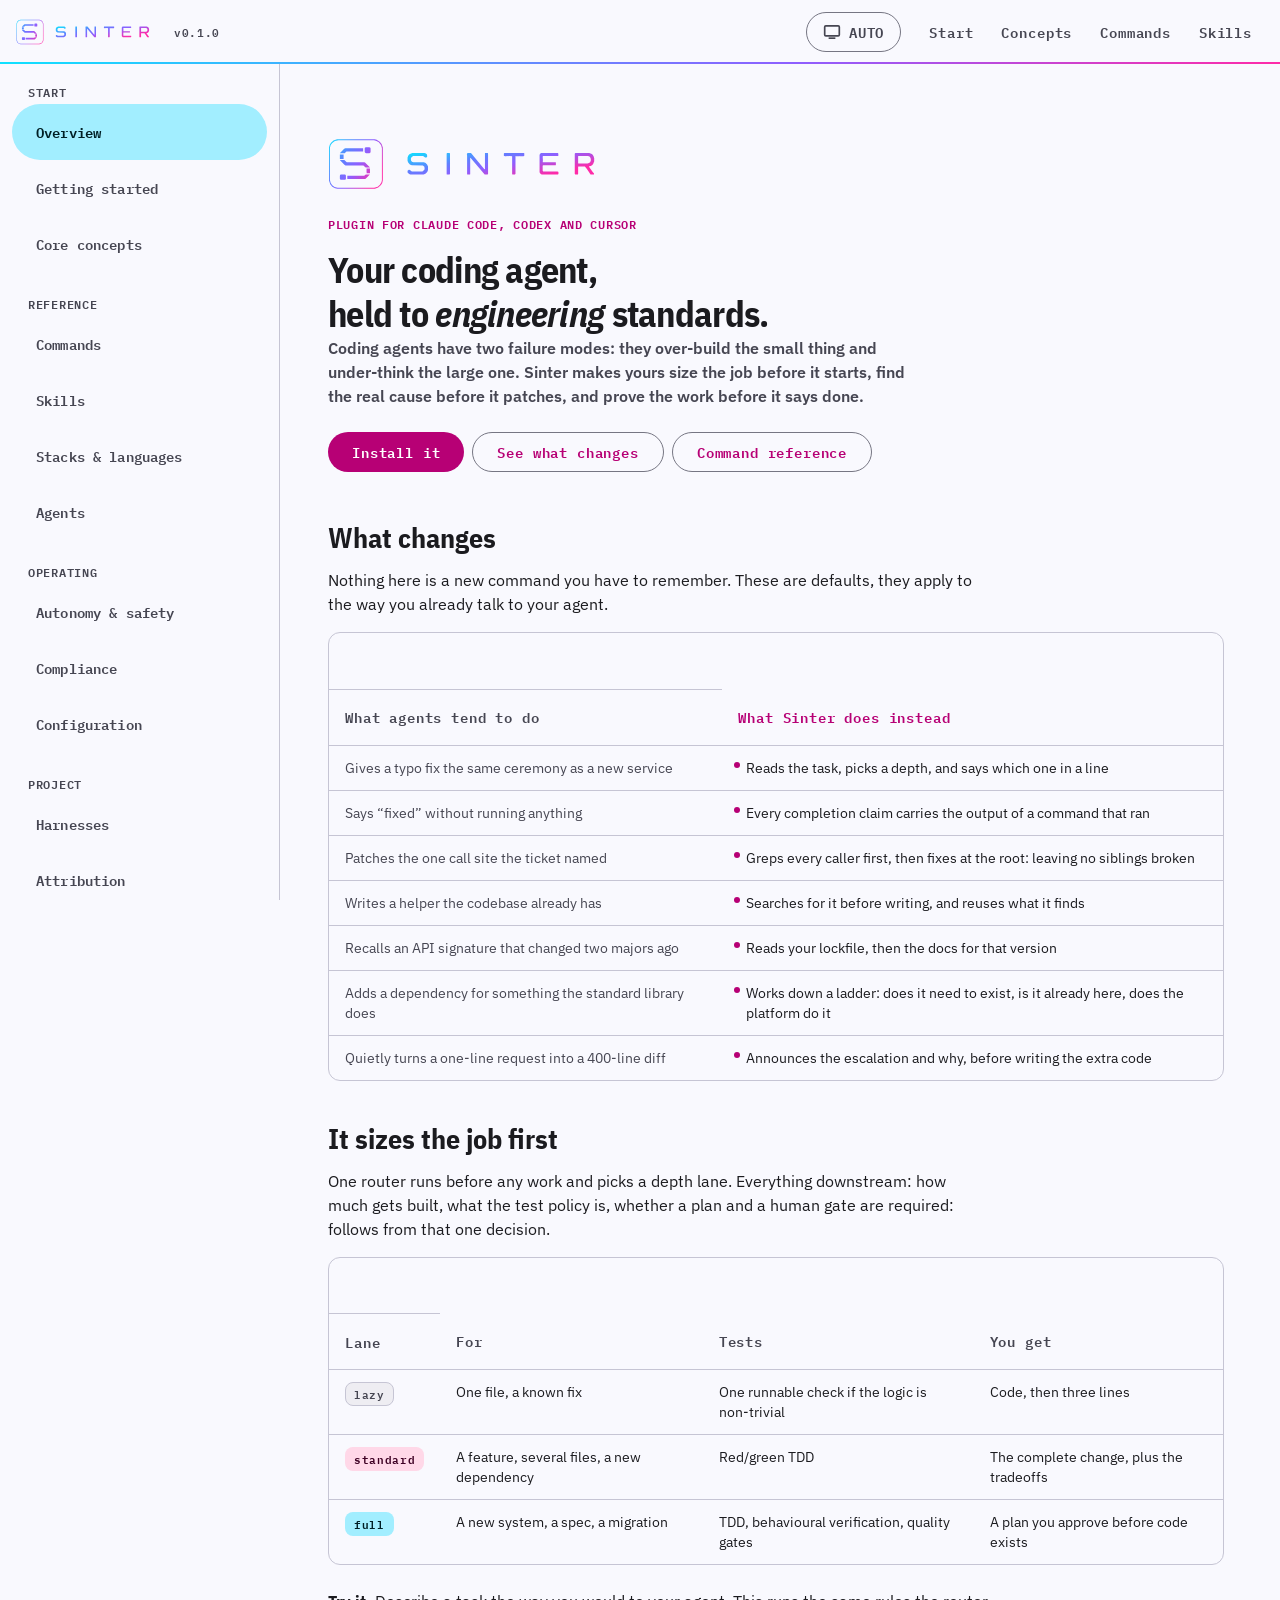
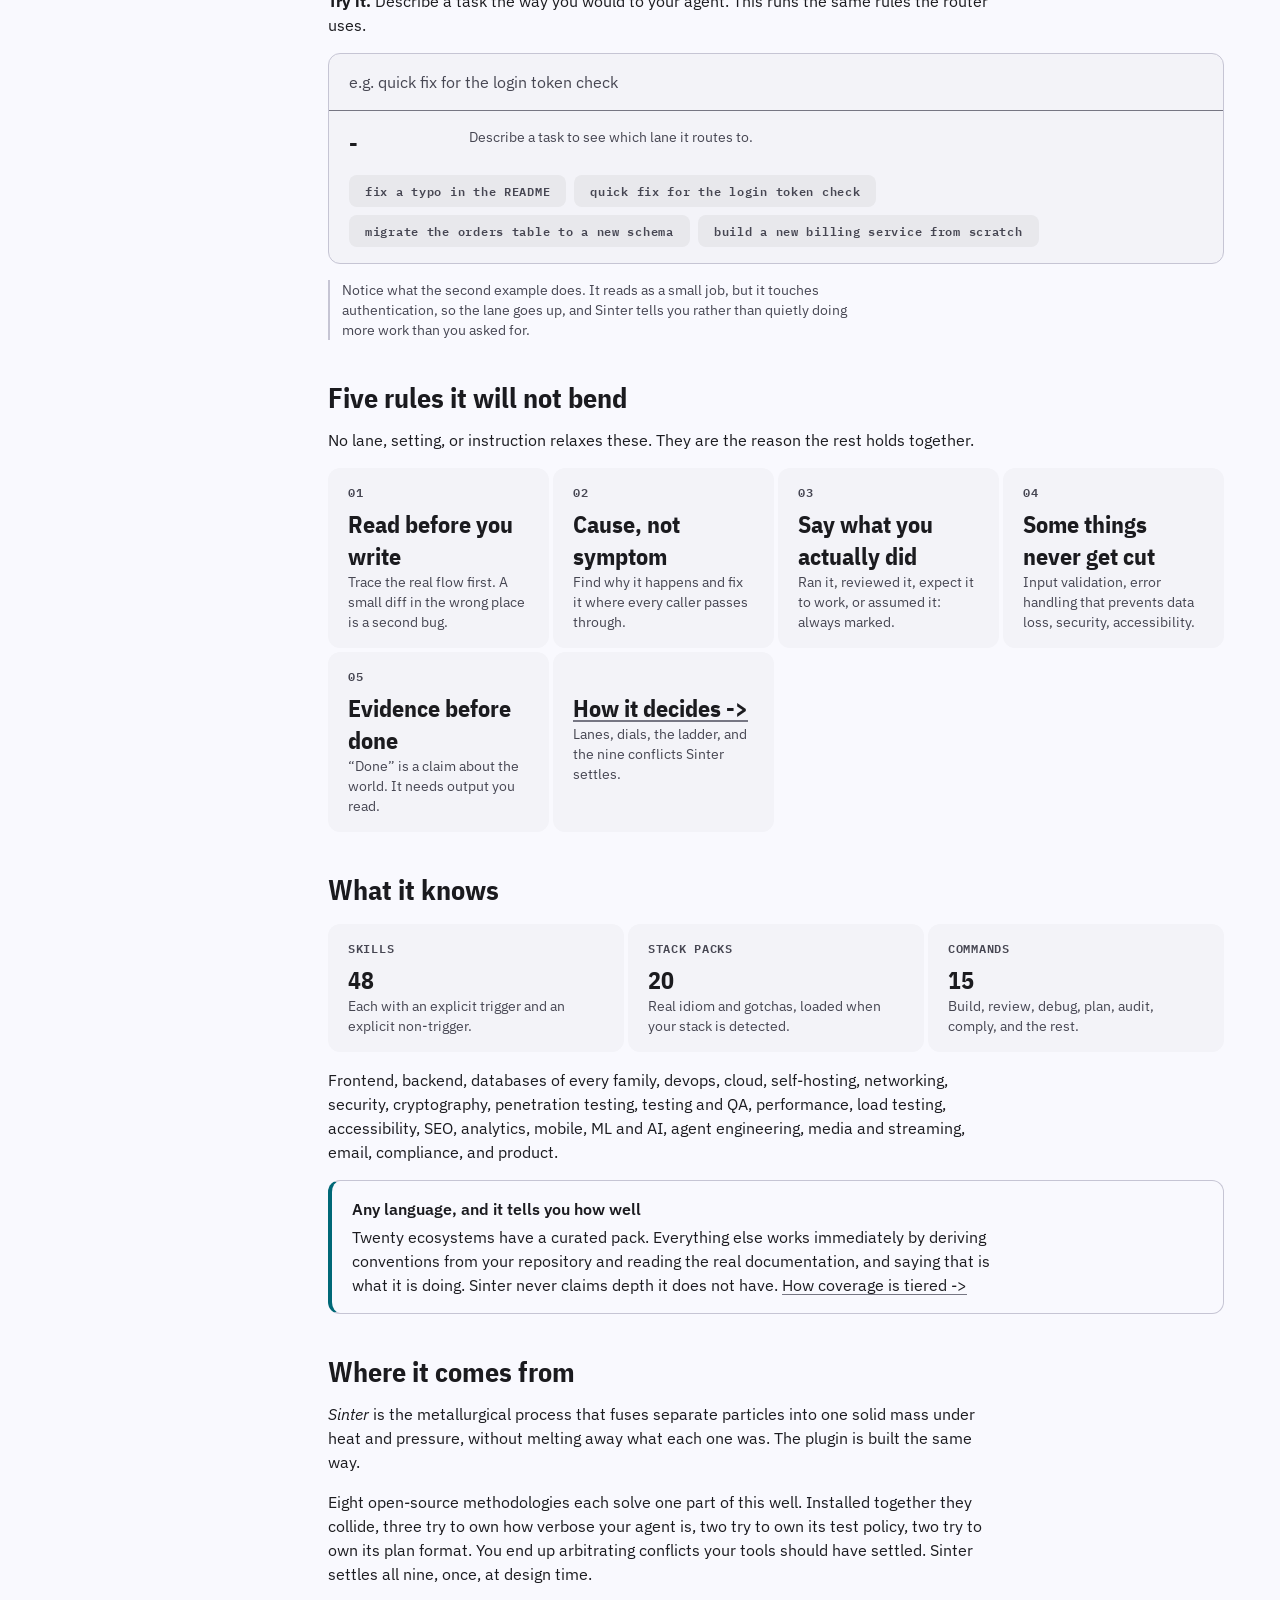
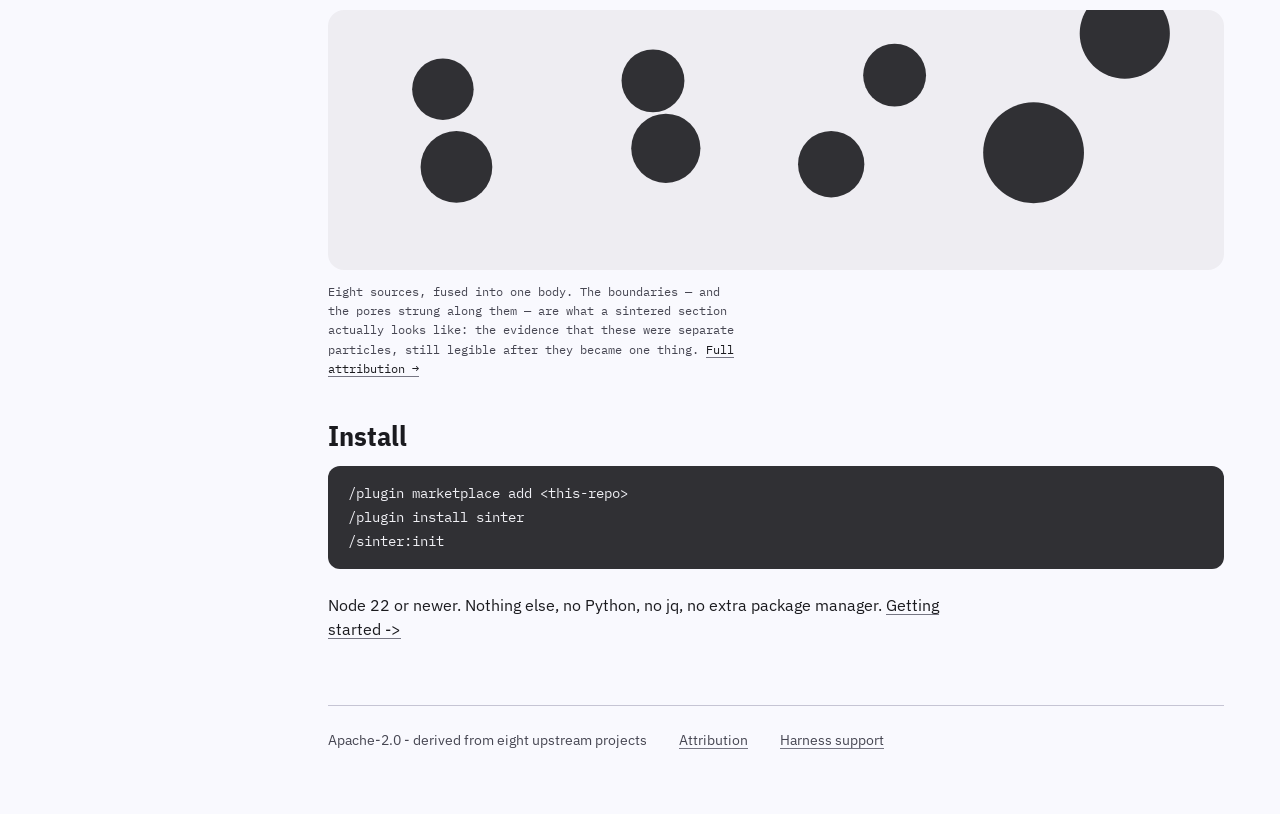
==== index.html @ 5a18b795 "init docs for sinter project" ====
<!doctype html>
<html lang="en">
<head>
<meta charset="utf-8">
<meta name="viewport" content="width=device-width, initial-scale=1">
<title>Sinter - full-lifecycle engineering for coding agents</title>
<meta name="description" content="A plugin that makes your coding agent size the job before it starts, fix root causes, and prove the work before claiming it is done.">
<meta name="color-scheme" content="light dark">
<link rel="preconnect" href="https://fonts.googleapis.com">
<link rel="preconnect" href="https://fonts.gstatic.com" crossorigin>
<link rel="stylesheet" href="https://fonts.googleapis.com/css2?family=IBM+Plex+Mono:wght@400;500;600;700&family=IBM+Plex+Sans+Condensed:wght@600;700&family=IBM+Plex+Sans:wght@400;500;600&display=swap">
<link rel="icon" href="assets/favicon.svg" type="image/svg+xml">
<link rel="apple-touch-icon" href="assets/favicon-180.png">
<link rel="stylesheet" href="assets/sinter.css">
<script>try{var t=localStorage.getItem("sinter-theme");if(t==="light"||t==="dark")document.documentElement.setAttribute("data-theme",t);}catch(e){}</script>
</head>
<body>
<a class="skiplink" href="#content">Skip to content</a>
<header class="topbar">
  <button class="railtoggle" type="button" aria-expanded="false" aria-controls="rail">Menu</button>
  <a class="brand" href="index.html"><svg class="brand__mark" viewBox="0 0 64 64" aria-hidden="true" focusable="false"><defs><linearGradient id="bm" x1="0" y1="0" x2="1" y2="1"><stop offset="0" stop-color="#10e1ff"/><stop offset=".38" stop-color="#6080ff"/><stop offset=".62" stop-color="#8e5fff"/><stop offset="1" stop-color="#ff2ba8"/></linearGradient></defs><path fill="url(#bm)" fill-rule="evenodd" d="M41.81 38.4L37.78 38.4L36.22 39.64L19.31 39.64L19.31 42.9L37.16 42.9L37.93 42.43L41.81 38.55Z M12.33 38.71L12.33 38.86L12.02 39.17L12.02 39.48L11.86 39.64L11.86 42.74L12.02 42.9L12.02 43.05L12.17 43.21L12.17 43.36L12.48 43.67L12.64 43.67L12.79 43.83L16.98 43.83L17.14 43.67L17.29 43.67L17.45 43.52L17.6 43.52L17.6 43.36L17.76 43.21L17.76 43.05L17.91 42.9L17.91 39.48L17.76 39.33L17.76 39.17L17.14 38.55L16.83 38.55L16.67 38.4L13.1 38.4L12.95 38.55L12.64 38.55L12.48 38.71Z M38.71 32.5L38.55 32.66L38.55 36.22L38.71 36.38L38.71 36.84L38.55 37.0L38.55 37.16L38.71 37.31L41.97 37.31L41.97 32.5Z M12.02 24.12L12.02 24.28L16.67 28.93L17.6 29.4L35.14 29.4L35.76 29.71L37.0 30.95L37.78 31.41L41.81 31.41L41.81 31.26L37.0 26.45L36.22 26.14L18.84 26.14L18.22 25.83L16.36 24.12Z M11.86 18.38L11.86 23.03L15.59 23.03L15.59 18.38Z M11.86 17.29L16.36 17.29L16.67 17.14L17.91 15.9L18.53 15.59L35.14 15.59L35.14 12.33L17.29 12.33L16.21 12.79L12.02 16.98Z M37.31 11.4L36.84 11.86L36.84 12.17L36.69 12.33L36.69 15.9L36.84 16.05L36.84 16.36L37.47 16.98L37.78 16.98L37.93 17.14L41.5 17.14L41.66 16.98L41.81 16.98L41.97 16.83L42.12 16.83L42.43 16.52L42.43 16.36L42.59 16.21L42.59 12.33L42.43 12.17L42.43 12.02L42.28 11.86L42.28 11.71L42.12 11.55L41.97 11.55L41.81 11.4L41.66 11.4L41.5 11.24L37.62 11.24L37.47 11.4Z M4.26 6.9L6.9 5.03L10.47 4.26L46.0 4.26L48.48 4.88L50.81 6.28L53.14 9.22L53.91 12.33L53.91 44.14L53.45 46.16L51.9 48.79L49.72 50.66L46.16 51.74L9.69 51.74L6.59 50.97L4.26 49.26L2.71 47.09L1.93 43.98L1.93 11.86L2.71 9.07Z M3.02 6.74L1.78 8.76L1.0 11.55L1.0 44.45L2.24 48.33L4.26 50.66L7.05 52.21L9.38 52.67L46.93 52.67L50.19 51.59L52.98 49.1L54.22 46.93L54.84 44.29L54.84 11.55L53.6 7.98L51.74 5.66L48.64 3.79L46.78 3.33L9.07 3.33L5.5 4.57Z"/></svg><svg class="brand__lockup" viewBox="0 0 268 56" aria-hidden="true" focusable="false"><defs><linearGradient id="bl" x1="0" y1="0" x2="1" y2="0.6"><stop offset="0" stop-color="#10e1ff"/><stop offset=".38" stop-color="#6080ff"/><stop offset=".62" stop-color="#8e5fff"/><stop offset="1" stop-color="#ff2ba8"/></linearGradient></defs><g fill="url(#bl)" fill-rule="evenodd"><path d="M41.81 38.4L37.78 38.4L36.22 39.64L19.31 39.64L19.31 42.9L37.16 42.9L37.93 42.43L41.81 38.55Z M12.33 38.71L12.33 38.86L12.02 39.17L12.02 39.48L11.86 39.64L11.86 42.74L12.02 42.9L12.02 43.05L12.17 43.21L12.17 43.36L12.48 43.67L12.64 43.67L12.79 43.83L16.98 43.83L17.14 43.67L17.29 43.67L17.45 43.52L17.6 43.52L17.6 43.36L17.76 43.21L17.76 43.05L17.91 42.9L17.91 39.48L17.76 39.33L17.76 39.17L17.14 38.55L16.83 38.55L16.67 38.4L13.1 38.4L12.95 38.55L12.64 38.55L12.48 38.71Z M38.71 32.5L38.55 32.66L38.55 36.22L38.71 36.38L38.71 36.84L38.55 37.0L38.55 37.16L38.71 37.31L41.97 37.31L41.97 32.5Z M12.02 24.12L12.02 24.28L16.67 28.93L17.6 29.4L35.14 29.4L35.76 29.71L37.0 30.95L37.78 31.41L41.81 31.41L41.81 31.26L37.0 26.45L36.22 26.14L18.84 26.14L18.22 25.83L16.36 24.12Z M11.86 18.38L11.86 23.03L15.59 23.03L15.59 18.38Z M11.86 17.29L16.36 17.29L16.67 17.14L17.91 15.9L18.53 15.59L35.14 15.59L35.14 12.33L17.29 12.33L16.21 12.79L12.02 16.98Z M37.31 11.4L36.84 11.86L36.84 12.17L36.69 12.33L36.69 15.9L36.84 16.05L36.84 16.36L37.47 16.98L37.78 16.98L37.93 17.14L41.5 17.14L41.66 16.98L41.81 16.98L41.97 16.83L42.12 16.83L42.43 16.52L42.43 16.36L42.59 16.21L42.59 12.33L42.43 12.17L42.43 12.02L42.28 11.86L42.28 11.71L42.12 11.55L41.97 11.55L41.81 11.4L41.66 11.4L41.5 11.24L37.62 11.24L37.47 11.4Z M4.26 6.9L6.9 5.03L10.47 4.26L46.0 4.26L48.48 4.88L50.81 6.28L53.14 9.22L53.91 12.33L53.91 44.14L53.45 46.16L51.9 48.79L49.72 50.66L46.16 51.74L9.69 51.74L6.59 50.97L4.26 49.26L2.71 47.09L1.93 43.98L1.93 11.86L2.71 9.07Z M3.02 6.74L1.78 8.76L1.0 11.55L1.0 44.45L2.24 48.33L4.26 50.66L7.05 52.21L9.38 52.67L46.93 52.67L50.19 51.59L52.98 49.1L54.22 46.93L54.84 44.29L54.84 11.55L53.6 7.98L51.74 5.66L48.64 3.79L46.78 3.33L9.07 3.33L5.5 4.57Z"/><g transform="translate(78 17)"><path d="M172.13 3.36L172.39 3.11L182.22 3.11L182.48 3.36L183.0 3.36L183.26 3.62L183.52 3.62L184.29 4.4L184.29 4.66L184.55 4.92L184.55 5.44L184.81 5.69L184.81 7.76L184.55 8.02L184.55 8.54L184.29 8.8L184.29 9.06L183.52 9.84L183.26 9.84L183.0 10.09L182.74 10.09L182.48 10.35L181.96 10.35L181.71 10.61L172.39 10.61L172.13 10.35Z M169.02 0.26L168.76 0.78L168.76 20.96L169.28 21.48L171.87 21.48L172.13 20.96L172.13 13.72L172.39 13.46L178.86 13.46L180.93 16.05L184.55 21.48L187.92 21.48L188.18 20.96L187.66 19.93L186.88 19.15L183.0 13.72L183.26 13.2L184.81 12.94L186.36 11.91L187.66 10.09L187.66 9.58L188.18 8.54L188.18 4.92L187.92 4.66L187.92 3.88L186.88 2.07L185.85 1.04L183.26 -0.0L169.54 -0.0Z M134.6 0.26L133.56 1.81L133.56 19.15L134.08 20.19L135.12 21.22L135.89 21.48L151.94 21.48L152.46 20.96L152.46 19.15L152.2 18.64L151.42 18.38L137.19 18.38L136.67 17.86L136.67 12.68L137.19 12.16L149.61 12.16L149.87 11.91L149.87 9.58L149.61 9.32L136.93 9.32L136.67 9.06L136.93 8.54L136.67 8.02L136.93 7.76L136.67 3.62L137.19 3.11L151.94 3.11L152.46 2.59L152.2 0.26L151.94 -0.0L135.12 -0.0Z M98.36 -0.0L97.85 0.52L97.85 2.85L98.11 3.11L98.62 3.11L98.88 3.36L99.92 3.36L100.18 3.11L100.69 3.36L101.21 3.36L101.47 3.11L102.51 3.11L102.76 3.36L103.28 3.11L104.58 3.11L104.84 3.36L105.35 3.36L105.87 3.11L106.13 3.36L106.13 20.96L106.39 21.48L108.98 21.48L109.49 20.71L109.49 3.36L109.75 3.11L110.01 3.36L113.64 3.36L113.89 3.11L114.15 3.36L117.52 3.36L118.29 2.85L118.29 0.52L118.04 -0.0Z M61.35 -0.0L60.84 1.81L61.09 2.59L61.09 21.22L61.35 21.48L63.94 21.48L64.2 21.22L64.2 4.92L64.46 4.66L78.69 21.48L81.54 21.48L82.06 20.96L82.06 0.52L81.8 -0.0L79.21 -0.0L78.95 0.26L78.95 16.05L78.69 16.31L78.18 16.05L64.98 -0.0Z M41.16 -0.0L40.65 0.52L40.65 21.22L40.91 21.48L43.49 21.48L44.01 20.96L44.01 0.52L43.49 -0.0Z M3.38 1.29L2.34 2.59L1.56 4.4L1.56 8.02L2.34 9.84L3.89 11.39L5.71 12.16L16.84 12.42L18.39 13.72L18.65 16.31L17.35 17.86L16.32 18.38L5.96 18.38L4.67 17.86L4.15 17.08L2.86 16.82L1.56 17.86L1.56 19.41L3.12 20.96L4.41 21.48L17.61 21.48L19.42 20.71L21.24 18.89L22.01 17.08L22.01 13.46L21.24 11.65L19.68 10.09L17.87 9.32L7.52 9.32L6.48 9.06L5.45 8.28L4.93 7.25L4.93 5.18L5.71 3.88L7.26 3.11L17.09 3.11L19.16 4.4L20.46 4.4L21.24 3.62L20.98 1.55L19.94 0.52L18.39 -0.0L6.22 -0.0Z"/></g></g></svg><span class="visually-hidden">Sinter documentation: home</span></a><span class="brand__ver" aria-hidden="true">v0.1.0</span><div class="topbar__spacer"></div>
  <button class="themetoggle" id="themeToggle" type="button"
    aria-label="Colour theme: following system. Activate to choose light or dark.">
    <span class="ico ico--auto"><svg viewBox="0 0 16 16" fill="none" stroke="currentColor" stroke-width="1.5" aria-hidden="true"><rect x="1.5" y="2.5" width="13" height="9" rx="1"/><path d="M5 13.5h6"/></svg></span>
    <span class="ico ico--light"><svg viewBox="0 0 16 16" fill="none" stroke="currentColor" stroke-width="1.5" aria-hidden="true"><circle cx="8" cy="8" r="3.2"/><path d="M8 1v1.6M8 13.4V15M15 8h-1.6M2.6 8H1M12.9 3.1l-1.1 1.1M4.2 11.8l-1.1 1.1M12.9 12.9l-1.1-1.1M4.2 4.2 3.1 3.1"/></svg></span>
    <span class="ico ico--dark"><svg viewBox="0 0 16 16" fill="none" stroke="currentColor" stroke-width="1.5" aria-hidden="true"><path d="M13.5 9.6A5.8 5.8 0 0 1 6.4 2.5a5.8 5.8 0 1 0 7.1 7.1Z"/></svg></span>
    <span id="themeLabel">Auto</span>
  </button>
  <nav class="topbar__links" aria-label="Primary">
    <a href="start.html">Start</a><a href="concepts.html">Concepts</a>
    <a href="commands.html">Commands</a><a href="skills.html">Skills</a>
  </nav>
</header>
<p id="themeStatus" class="visually-hidden" role="status" aria-live="polite"></p>
<div class="shell">
  <nav class="rail" id="rail" aria-label="Documentation"><div class="rail__group">Start</div><a href="index.html">Overview</a><a href="start.html">Getting started</a><a href="concepts.html">Core concepts</a><div class="rail__group">Reference</div><a href="commands.html">Commands</a><a href="skills.html">Skills</a><a href="stacks.html">Stacks &amp; languages</a><a href="agents.html">Agents</a><div class="rail__group">Operating</div><a href="autonomy.html">Autonomy &amp; safety</a><a href="compliance.html">Compliance</a><a href="config.html">Configuration</a><div class="rail__group">Project</div><a href="harnesses.html">Harnesses</a><a href="credits.html">Attribution</a></nav>
  <main id="content" tabindex="-1">
    <section class="hero">
      <img class="hero__lockup" src="assets/logo-lockup.svg" width="268" height="56"
           alt="Sinter" fetchpriority="high">
      <span class="eyebrow">Plugin for Claude&nbsp;Code, Codex and Cursor</span>
      <h1>Your coding agent,<br>held to <em>engineering</em> standards.</h1>
      <p class="lede">Coding agents have two failure modes: they over-build the small thing and
      under-think the large one. Sinter makes yours size the job before it starts, find the
      real cause before it patches, and prove the work before it says done.</p>
      <div class="hero__cta">
        <a class="btn btn--solid" href="start.html">Install it</a>
        <a class="btn btn--ghost" href="#changes">See what changes</a>
        <a class="btn btn--ghost" href="commands.html">Command reference</a>
      </div>
    </section>

    <h2 id="changes">What changes</h2>
    <p>Nothing here is a new command you have to remember. These are defaults, they apply
    to the way you already talk to your agent.</p>
    <div class="scroller reveal" role="region" tabindex="0" aria-label="Table: What agents tend to do and related columns, scrollable"><table class="reveal ba">
      <th scope="col"ead><tr><th scope="col">What agents tend to do</th><th scope="col">What Sinter does instead</th></tr></thead>
      <tbody>
        <tr><td>Gives a typo fix the same ceremony as a new service</td>
            <td>Reads the task, picks a depth, and says which one in a line</td></tr>
        <tr><td>Says &ldquo;fixed&rdquo; without running anything</td>
            <td>Every completion claim carries the output of a command that ran</td></tr>
        <tr><td>Patches the one call site the ticket named</td>
            <td>Greps every caller first, then fixes at the root: leaving no siblings broken</td></tr>
        <tr><td>Writes a helper the codebase already has</td>
            <td>Searches for it before writing, and reuses what it finds</td></tr>
        <tr><td>Recalls an API signature that changed two majors ago</td>
            <td>Reads your lockfile, then the docs for that version</td></tr>
        <tr><td>Adds a dependency for something the standard library does</td>
            <td>Works down a ladder: does it need to exist, is it already here, does the platform do it</td></tr>
        <tr><td>Quietly turns a one-line request into a 400-line diff</td>
            <td>Announces the escalation and why, before writing the extra code</td></tr>
      </tbody>
    </table></div>

    <h2>It sizes the job first</h2>
    <p>One router runs before any work and picks a depth lane. Everything downstream: how much gets built, what the test policy is, whether a plan and a human gate are
    required: follows from that one decision.</p>
    <div class="scroller reveal" role="region" tabindex="0" aria-label="Table: Lane and related columns, scrollable"><table class="reveal">
      <th scope="col"ead><tr><th scope="col">Lane</th><th scope="col">For</th><th scope="col">Tests</th><th scope="col">You get</th></tr></thead>
      <tbody>
        <tr><td><span class="tag">lazy</span></td><td>One file, a known fix</td>
            <td>One runnable check if the logic is non-trivial</td><td>Code, then three lines</td></tr>
        <tr><td><span class="tag tag--molten">standard</span></td><td>A feature, several files, a new dependency</td>
            <td>Red/green TDD</td><td>The complete change, plus the tradeoffs</td></tr>
        <tr><td><span class="tag tag--flux">full</span></td><td>A new system, a spec, a migration</td>
            <td>TDD, behavioural verification, quality gates</td><td>A plan you approve before code exists</td></tr>
      </tbody>
    </table></div>

    <p><b>Try it.</b> Describe a task the way you would to your agent. This runs the same
    rules the router uses.</p>
    <div class="router reveal" id="router">
      <div class="router__in">
        <label class="visually-hidden" for="routerIn">Describe a task</label>
        <input id="routerIn" type="text" placeholder="e.g. quick fix for the login token check"
               autocomplete="off" spellcheck="false">
      </div>
      <div class="router__out" role="status" aria-live="polite" aria-atomic="true">
        <div class="router__lane" id="routerLane"></div>
        <div class="router__why" id="routerWhy"></div>
      </div>
      <div class="router__ex">
        <button type="button">fix a typo in the README</button>
        <button type="button">quick fix for the login token check</button>
        <button type="button">migrate the orders table to a new schema</button>
        <button type="button">build a new billing service from scratch</button>
      </div>
    </div>
    <p class="note">Notice what the second example does. It reads as a small job, but it
    touches authentication, so the lane goes up, and Sinter tells you rather than quietly
    doing more work than you asked for.</p>

    <h2>Five rules it will not bend</h2>
    <p>No lane, setting, or instruction relaxes these. They are the reason the rest holds
    together.</p>
    <div class="cells cells--3 reveal">
      <div class="cell"><span class="cell__k">01</span><div class="cell__v">Read before you write</div>
        <p>Trace the real flow first. A small diff in the wrong place is a second bug.</p></div>
      <div class="cell"><span class="cell__k">02</span><div class="cell__v">Cause, not symptom</div>
        <p>Find why it happens and fix it where every caller passes through.</p></div>
      <div class="cell"><span class="cell__k">03</span><div class="cell__v">Say what you actually did</div>
        <p>Ran it, reviewed it, expect it to work, or assumed it: always marked.</p></div>
      <div class="cell"><span class="cell__k">04</span><div class="cell__v">Some things never get cut</div>
        <p>Input validation, error handling that prevents data loss, security, accessibility.</p></div>
      <div class="cell"><span class="cell__k">05</span><div class="cell__v">Evidence before done</div>
        <p>&ldquo;Done&rdquo; is a claim about the world. It needs output you read.</p></div>
      <div class="cell"><span class="cell__k">&nbsp;</span><div class="cell__v"><a href="concepts.html">How it decides -> </a></div>
        <p>Lanes, dials, the ladder, and the nine conflicts Sinter settles.</p></div>
    </div>

    <h2>What it knows</h2>
    <div class="cells cells--3 reveal">
      <div class="cell"><span class="cell__k">Skills</span><div class="cell__v">48</div>
        <p>Each with an explicit trigger and an explicit non-trigger.</p></div>
      <div class="cell"><span class="cell__k">Stack packs</span><div class="cell__v">20</div>
        <p>Real idiom and gotchas, loaded when your stack is detected.</p></div>
      <div class="cell"><span class="cell__k">Commands</span><div class="cell__v">15</div>
        <p>Build, review, debug, plan, audit, comply, and the rest.</p></div>
    </div>
    <p>Frontend, backend, databases of every family, devops, cloud, self-hosting, networking,
    security, cryptography, penetration testing, testing and QA, performance, load testing,
    accessibility, SEO, analytics, mobile, ML and AI, agent engineering, media and streaming,
    email, compliance, and product.</p>
    <div class="slab slab--flux reveal">
      <div class="slab__t">Any language, and it tells you how well</div>
      <p>Twenty ecosystems have a curated pack. Everything else works immediately by deriving
      conventions from your repository and reading the real documentation, and saying that
      is what it is doing. Sinter never claims depth it does not have.
      <a href="stacks.html">How coverage is tiered -> </a></p>
    </div>

    <h2>Where it comes from</h2>
    <p><em>Sinter</em> is the metallurgical process that fuses separate particles into one
    solid mass under heat and pressure, without melting away what each one was. The plugin
    is built the same way.</p>
    <p>Eight open-source methodologies each solve one part of this well. Installed together
    they collide, three try to own how verbose your agent is, two try to own its test
    policy, two try to own its plan format. You end up arbitrating conflicts your tools
    should have settled. Sinter settles all nine, once, at design time.</p>
    <figure class="hero__stage">
      <canvas id="sinterStage" role="img"
        aria-label="Loose particles grow and fuse into one continuous body. Eight grains remain labelled with the names of the upstream projects, separated by visible grain boundaries."></canvas>
        <button class="replay" id="heroReplay" type="button">Replay fusion</button>
      <noscript><img src="assets/hero-fallback.png" width="1100" height="260"
        style="width:100%;height:auto;border:1px solid var(--boundary);border-radius:6px"
        alt="One continuous sintered body. Eight grains labelled Superpowers, Ponytail, Caveman, Ralph, ECC, Impeccable, ClosedLoop and In-house, separated by visible grain boundaries."></noscript>
      <figcaption class="hero__caption">Eight sources, fused into one body. The boundaries &mdash;
      and the pores strung along them &mdash; are what a sintered section actually looks like:
      the evidence that these were separate particles, still legible after they became one thing.
      <a href="credits.html">Full attribution &rarr;</a></figcaption>
    </figure>

    <h2>Install</h2>
    <pre><code>/plugin marketplace add &lt;this-repo&gt;
/plugin install sinter
/sinter:init</code></pre>
    <p>Node 22 or newer. Nothing else, no Python, no jq, no extra package manager.
    <a href="start.html">Getting started -> </a></p>

    <footer class="footer">
      <span>Apache-2.0 - derived from eight upstream projects</span>
      <a href="credits.html">Attribution</a>
      <a href="harnesses.html">Harness support</a>
    </footer>
  </main>
</div>
<script src="assets/sinter.js"></script>
</body>
</html>
---- assets/sinter.css ----
/* Sinter documentation: Material 3.
   Colour roles are generated from the brand ramp (cyan / violet / magenta)
   through M3 tonal palettes; every role pair is contrast-verified by
   `npm run a11y`. Typeface is IBM Plex rather than Roboto: M3 specifies the
   type *scale*, the face is the brand's. */

@view-transition { navigation: auto; }

:root {
  /* ── M3 colour roles: light ─────────────────────── */
  --md-sys-color-primary: #b70075;
  --md-sys-color-on-primary: #ffffff;
  --md-sys-color-primary-container: #ffd8e8;
  --md-sys-color-on-primary-container: #3e0024;
  --md-sys-color-secondary: #006877;
  --md-sys-color-on-secondary: #ffffff;
  --md-sys-color-secondary-container: #a2eeff;
  --md-sys-color-on-secondary-container: #001f25;
  --md-sys-color-tertiary: #663ed9;
  --md-sys-color-on-tertiary: #ffffff;
  --md-sys-color-tertiary-container: #ebddff;
  --md-sys-color-on-tertiary-container: #01006f;
  --md-sys-color-error: #b4271f;
  --md-sys-color-on-error: #ffffff;
  --md-sys-color-error-container: #ffdad3;
  --md-sys-color-on-error-container: #3a0b00;
  --md-sys-color-surface: #f9f9fe;
  --md-sys-color-on-surface: #1b1b1f;
  --md-sys-color-surface-variant: #e2e1f0;
  --md-sys-color-on-surface-variant: #464652;
  --md-sys-color-surface-container-lowest: #ffffff;
  --md-sys-color-surface-container-low: #f3f3f8;
  --md-sys-color-surface-container: #eeedf2;
  --md-sys-color-surface-container-high: #e8e8ec;
  --md-sys-color-surface-container-highest: #e2e2e7;
  --md-sys-color-surface-dim: #dad9de;
  --md-sys-color-surface-bright: #f9f9fe;
  --md-sys-color-outline: #767683;
  --md-sys-color-outline-variant: #c6c5d4;
  --md-sys-color-inverse-surface: #303034;
  --md-sys-color-inverse-on-surface: #f0f0f5;
  --md-sys-color-inverse-primary: #ffafd3;
  --md-sys-color-scrim: #000006;
  --md-sys-color-shadow: #000006;
  /* custom role: muted text on inverse-surface (code comments) */
  --md-sys-color-code-comment: #ababaf;

  /* ── M3 type scale ──────────────────────────────── */
  --md-sys-typescale-display-large:   700 3.5625rem/4rem var(--md-ref-typeface-brand);
  --md-sys-typescale-display-medium:  700 2.8125rem/3.25rem var(--md-ref-typeface-brand);
  --md-sys-typescale-display-small:   700 2.25rem/2.75rem var(--md-ref-typeface-brand);
  --md-sys-typescale-headline-large:  700 2rem/2.5rem var(--md-ref-typeface-brand);
  --md-sys-typescale-headline-medium: 700 1.75rem/2.25rem var(--md-ref-typeface-brand);
  --md-sys-typescale-headline-small:  700 1.5rem/2rem var(--md-ref-typeface-brand);
  --md-sys-typescale-title-large:     600 1.375rem/1.75rem var(--md-ref-typeface-brand);
  --md-sys-typescale-title-medium:    600 1rem/1.5rem var(--md-ref-typeface-plain);
  --md-sys-typescale-title-small:     600 0.875rem/1.25rem var(--md-ref-typeface-plain);
  --md-sys-typescale-body-large:      400 1rem/1.5rem var(--md-ref-typeface-plain);
  --md-sys-typescale-body-medium:     400 0.875rem/1.25rem var(--md-ref-typeface-plain);
  --md-sys-typescale-body-small:      400 0.75rem/1rem var(--md-ref-typeface-plain);
  --md-sys-typescale-label-large:     600 0.875rem/1.25rem var(--md-ref-typeface-mono);
  --md-sys-typescale-label-medium:    600 0.75rem/1rem var(--md-ref-typeface-mono);
  --md-sys-typescale-label-small:     600 0.6875rem/1rem var(--md-ref-typeface-mono);
  --md-sys-typescale-label-tracking:  0.06em;

  --md-ref-typeface-brand: "IBM Plex Sans Condensed", "Helvetica Neue Condensed",
                           "Arial Narrow", "Liberation Sans Narrow", sans-serif;
  --md-ref-typeface-plain: "IBM Plex Sans", "Segoe UI", "Helvetica Neue", Arial, sans-serif;
  --md-ref-typeface-mono:  "IBM Plex Mono", ui-monospace, "SF Mono", Menlo, Consolas, monospace;

  /* ── M3 shape scale ─────────────────────────────── */
  --md-sys-shape-corner-none:        0;
  --md-sys-shape-corner-extra-small: 4px;
  --md-sys-shape-corner-small:       8px;
  --md-sys-shape-corner-medium:      12px;
  --md-sys-shape-corner-large:       16px;
  --md-sys-shape-corner-extra-large: 28px;
  --md-sys-shape-corner-full:        9999px;

  /* ── M3 elevation ───────────────────────────────── */
  --md-sys-elevation-0: none;
  --md-sys-elevation-1: 0 1px 2px 0 rgb(0 0 0 / .30), 0 1px 3px 1px rgb(0 0 0 / .15);
  --md-sys-elevation-2: 0 1px 2px 0 rgb(0 0 0 / .30), 0 2px 6px 2px rgb(0 0 0 / .15);
  --md-sys-elevation-3: 0 1px 3px 0 rgb(0 0 0 / .30), 0 4px 8px 3px rgb(0 0 0 / .15);
  --md-sys-elevation-4: 0 2px 3px 0 rgb(0 0 0 / .30), 0 6px 10px 4px rgb(0 0 0 / .15);
  --md-sys-elevation-5: 0 4px 4px 0 rgb(0 0 0 / .30), 0 8px 12px 6px rgb(0 0 0 / .15);

  /* ── M3 state layer opacities ───────────────────── */
  --md-sys-state-hover-opacity:   0.08;
  --md-sys-state-focus-opacity:   0.10;
  --md-sys-state-pressed-opacity: 0.10;

  /* ── M3 motion ──────────────────────────────────── */
  --md-sys-motion-easing-emphasized:            cubic-bezier(.2, 0, 0, 1);
  --md-sys-motion-easing-emphasized-decelerate: cubic-bezier(.05, .7, .1, 1);
  --md-sys-motion-easing-standard:              cubic-bezier(.2, 0, 0, 1);
  --md-sys-motion-duration-short-4:  200ms;
  --md-sys-motion-duration-medium-2: 300ms;
  --md-sys-motion-duration-long-2:   500ms;

  /* ── 4dp spacing grid ───────────────────────────── */
  --md-space-1: 4px;  --md-space-2: 8px;  --md-space-3: 12px; --md-space-4: 16px;
  --md-space-5: 20px; --md-space-6: 24px; --md-space-8: 32px; --md-space-10: 40px;
  --md-space-12: 48px; --md-space-16: 64px;

  /* ── Brand ramp: identity surfaces only ─────────── */
  --brand-1: #10e1ff;
  --brand-2: #8e5fff;
  --brand-3: #ff2ba8;
  --brand: linear-gradient(120deg, var(--brand-1), var(--brand-2) 62%, var(--brand-3));

  --md-rail-width: 17.5rem;
  --md-topbar-height: 64px;
}

@media (prefers-color-scheme: dark) {
  :root:not([data-theme="light"]) {
    --md-sys-color-primary: #ffafd3;
    --md-sys-color-on-primary: #64003d;
    --md-sys-color-primary-container: #8c0058;
    --md-sys-color-on-primary-container: #ffd8e8;
    --md-sys-color-secondary: #00daf7;
    --md-sys-color-on-secondary: #00363f;
    --md-sys-color-secondary-container: #004e5a;
    --md-sys-color-on-secondary-container: #a2eeff;
    --md-sys-color-tertiary: #d5baff;
    --md-sys-color-on-tertiary: #1e07a1;
    --md-sys-color-tertiary-container: #4624bc;
    --md-sys-color-on-tertiary-container: #ebddff;
    --md-sys-color-error: #ffb4a5;
    --md-sys-color-on-error: #690000;
    --md-sys-color-error-container: #93000a;
    --md-sys-color-on-error-container: #ffdad3;
    --md-sys-color-surface: #131317;
    --md-sys-color-on-surface: #e2e2e7;
    --md-sys-color-surface-variant: #464652;
    --md-sys-color-on-surface-variant: #c6c5d4;
    --md-sys-color-surface-container-lowest: #0e0e12;
    --md-sys-color-surface-container-low: #1b1b1f;
    --md-sys-color-surface-container: #1f1f23;
    --md-sys-color-surface-container-high: #2a2a2d;
    --md-sys-color-surface-container-highest: #343438;
    --md-sys-color-surface-dim: #131317;
    --md-sys-color-surface-bright: #39393d;
    --md-sys-color-outline: #908f9d;
    --md-sys-color-outline-variant: #464652;
    --md-sys-color-inverse-surface: #e2e2e7;
    --md-sys-color-inverse-on-surface: #303034;
    --md-sys-color-inverse-primary: #b70075;
    --md-sys-color-scrim: #000006;
    --md-sys-color-shadow: #000006;
    --md-sys-color-code-comment: #5e5e62;
  }
}
:root[data-theme="dark"] {
  --md-sys-color-primary: #ffafd3;
  --md-sys-color-on-primary: #64003d;
  --md-sys-color-primary-container: #8c0058;
  --md-sys-color-on-primary-container: #ffd8e8;
  --md-sys-color-secondary: #00daf7;
  --md-sys-color-on-secondary: #00363f;
  --md-sys-color-secondary-container: #004e5a;
  --md-sys-color-on-secondary-container: #a2eeff;
  --md-sys-color-tertiary: #d5baff;
  --md-sys-color-on-tertiary: #1e07a1;
  --md-sys-color-tertiary-container: #4624bc;
  --md-sys-color-on-tertiary-container: #ebddff;
  --md-sys-color-error: #ffb4a5;
  --md-sys-color-on-error: #690000;
  --md-sys-color-error-container: #93000a;
  --md-sys-color-on-error-container: #ffdad3;
  --md-sys-color-surface: #131317;
  --md-sys-color-on-surface: #e2e2e7;
  --md-sys-color-surface-variant: #464652;
  --md-sys-color-on-surface-variant: #c6c5d4;
  --md-sys-color-surface-container-lowest: #0e0e12;
  --md-sys-color-surface-container-low: #1b1b1f;
  --md-sys-color-surface-container: #1f1f23;
  --md-sys-color-surface-container-high: #2a2a2d;
  --md-sys-color-surface-container-highest: #343438;
  --md-sys-color-surface-dim: #131317;
  --md-sys-color-surface-bright: #39393d;
  --md-sys-color-outline: #908f9d;
  --md-sys-color-outline-variant: #464652;
  --md-sys-color-inverse-surface: #e2e2e7;
  --md-sys-color-inverse-on-surface: #303034;
  --md-sys-color-inverse-primary: #b70075;
  --md-sys-color-scrim: #000006;
  --md-sys-color-shadow: #000006;
  --md-sys-color-code-comment: #5e5e62;
}

*, *::before, *::after { box-sizing: border-box; }

html { scroll-behavior: smooth; scroll-padding-top: calc(var(--md-topbar-height) + var(--md-space-4)); }

body {
  margin: 0;
  background: var(--md-sys-color-surface);
  color: var(--md-sys-color-on-surface);
  font: var(--md-sys-typescale-body-large);
  -webkit-font-smoothing: antialiased;
  text-underline-offset: 0.18em;
}

/* ══ Type ═══════════════════════════════════════════ */
h1, h2, h3, h4 { margin: 0; }
h1 { font: var(--md-sys-typescale-display-small); letter-spacing: -0.02em; }
h2 { font: var(--md-sys-typescale-headline-medium); margin-block: var(--md-space-10) var(--md-space-3); }
h3 { font: var(--md-sys-typescale-headline-small); margin-block: var(--md-space-8) var(--md-space-2); }
h4 { font: var(--md-sys-typescale-title-large); margin-block: var(--md-space-6) var(--md-space-1); }
p  { margin-block: 0 var(--md-space-4); max-width: 66ch; }
ul, ol { max-width: 66ch; }

.md-label { font: var(--md-sys-typescale-label-medium);
            letter-spacing: var(--md-sys-typescale-label-tracking);
            text-transform: uppercase; }
.eyebrow { color: var(--md-sys-color-primary); display: block;
           margin-bottom: var(--md-space-4);
           font: var(--md-sys-typescale-label-medium);
           letter-spacing: var(--md-sys-typescale-label-tracking); text-transform: uppercase; }
.lede { font: var(--md-sys-typescale-title-medium); color: var(--md-sys-color-on-surface-variant);
        max-width: 60ch; }
.note { font: var(--md-sys-typescale-body-medium); color: var(--md-sys-color-on-surface-variant);
        border-left: 2px solid var(--md-sys-color-outline-variant);
        padding-left: var(--md-space-3); margin-block: var(--md-space-1) var(--md-space-6); }

a { color: var(--md-sys-color-on-surface); text-decoration-color: var(--md-sys-color-outline); }
a:hover { text-decoration-color: var(--md-sys-color-primary); }

code { font: var(--md-sys-typescale-body-medium); font-family: var(--md-ref-typeface-mono);
       background: var(--md-sys-color-surface-container-highest);
       padding: 0.12em 0.38em; border-radius: var(--md-sys-shape-corner-extra-small); }
pre { font: var(--md-sys-typescale-body-medium); font-family: var(--md-ref-typeface-mono);
      line-height: 1.7; background: var(--md-sys-color-inverse-surface);
      color: var(--md-sys-color-inverse-on-surface);
      padding: var(--md-space-4) var(--md-space-5);
      border-radius: var(--md-sys-shape-corner-medium);
      overflow-x: auto; margin-block: 0 var(--md-space-6); }
pre code { background: none; padding: 0; color: inherit; }
pre .c { color: var(--md-sys-color-code-comment); }
pre .k { color: var(--md-sys-color-inverse-primary); }

.visually-hidden { position: absolute; width: 1px; height: 1px; overflow: hidden;
                   clip-path: inset(50%); white-space: nowrap; }
:focus-visible { outline: 3px solid var(--md-sys-color-secondary); outline-offset: 2px;
                 border-radius: var(--md-sys-shape-corner-extra-small); }

/* ══ M3 top app bar (small) ═════════════════════════ */
.topbar {
  position: sticky; top: 0; z-index: 40;
  display: flex; align-items: center; gap: var(--md-space-4);
  height: var(--md-topbar-height); padding: 0 var(--md-space-4);
  background: var(--md-sys-color-surface);
  color: var(--md-sys-color-on-surface);
}
.topbar::after { content: ""; position: absolute; left: 0; right: 0; bottom: 0;
                 height: 2px; background: var(--brand); }
.topbar__spacer { flex: 1; }
.topbar__links { display: flex; gap: var(--md-space-1); }
.topbar__links a {
  font: var(--md-sys-typescale-label-large);
  letter-spacing: var(--md-sys-typescale-label-tracking);
  text-decoration: none; color: var(--md-sys-color-on-surface-variant);
  padding: var(--md-space-2) var(--md-space-3);
  border-radius: var(--md-sys-shape-corner-full);
  transition: background var(--md-sys-motion-duration-short-4) var(--md-sys-motion-easing-standard),
              color var(--md-sys-motion-duration-short-4) var(--md-sys-motion-easing-standard);
}
.topbar__links a:hover {
  color: var(--md-sys-color-on-surface);
  background: color-mix(in srgb, var(--md-sys-color-on-surface)
              calc(var(--md-sys-state-hover-opacity) * 100%), transparent);
}

.brand { display: flex; align-items: center; text-decoration: none; flex: none; }
.brand__lockup { height: 28px; width: auto; display: block; }
.brand__mark   { height: 26px; width: auto; display: none; flex: none; }
.brand__ver { font: var(--md-sys-typescale-label-small);
              letter-spacing: var(--md-sys-typescale-label-tracking);
              color: var(--md-sys-color-on-surface-variant);
              margin-left: var(--md-space-2); flex: none; }

/* ══ M3 navigation drawer (standard) ════════════════ */
.shell { display: grid; grid-template-columns: var(--md-rail-width) minmax(0, 1fr); }
.rail {
  padding: var(--md-space-3) var(--md-space-3) var(--md-space-12);
  position: sticky; top: var(--md-topbar-height); align-self: start;
  height: calc(100vh - var(--md-topbar-height)); overflow-y: auto;
  background: var(--md-sys-color-surface);
  border-right: 1px solid var(--md-sys-color-outline-variant);
}
.rail__group {
  font: var(--md-sys-typescale-label-medium);
  letter-spacing: var(--md-sys-typescale-label-tracking); text-transform: uppercase;
  color: var(--md-sys-color-on-surface-variant);
  padding: 0 var(--md-space-4); margin: var(--md-space-6) 0 var(--md-space-1);
}
.rail__group:first-child { margin-top: var(--md-space-2); }
/* M3 drawer item: 56dp tall, full-round active indicator */
.rail a {
  display: flex; align-items: center; min-height: 56px;
  padding: 0 var(--md-space-6); text-decoration: none;
  font: var(--md-sys-typescale-label-large);
  letter-spacing: 0.01em;
  color: var(--md-sys-color-on-surface-variant);
  border-radius: var(--md-sys-shape-corner-full);
  transition: background var(--md-sys-motion-duration-short-4) var(--md-sys-motion-easing-standard),
              color var(--md-sys-motion-duration-short-4) var(--md-sys-motion-easing-standard);
}
.rail a:hover {
  background: color-mix(in srgb, var(--md-sys-color-on-surface)
              calc(var(--md-sys-state-hover-opacity) * 100%), transparent);
  color: var(--md-sys-color-on-surface);
}
.rail a[aria-current="page"] {
  background: var(--md-sys-color-secondary-container);
  color: var(--md-sys-color-on-secondary-container);
}

main { padding: var(--md-space-10) clamp(var(--md-space-4), 4vw, var(--md-space-12)) var(--md-space-16);
       max-width: 62rem; }

/* ══ M3 cards ═══════════════════════════════════════ */
/* Outlined card: outline, no shadow. Never both (M3). */
.slab {
  background: var(--md-sys-color-surface);
  border: 1px solid var(--md-sys-color-outline-variant);
  border-radius: var(--md-sys-shape-corner-medium);
  padding: var(--md-space-4) var(--md-space-5);
  margin-block: var(--md-space-4);
}
.slab > :last-child { margin-bottom: 0; }
.slab__t { font: var(--md-sys-typescale-title-medium); margin-bottom: var(--md-space-1); }
.slab--molten  { border-left: 4px solid var(--md-sys-color-primary); }
.slab--flux    { border-left: 4px solid var(--md-sys-color-secondary); }
.slab--caution { border-left: 4px solid var(--md-sys-color-tertiary); }

/* Filled card grid */
.cells { display: grid; gap: var(--md-space-1); margin-block: var(--md-space-4);
         grid-template-columns: repeat(auto-fit, minmax(15rem, 1fr)); }
.cells--3 { grid-template-columns: repeat(auto-fit, minmax(12rem, 1fr)); }
.cell {
  background: var(--md-sys-color-surface-container-low);
  border-radius: var(--md-sys-shape-corner-medium);
  padding: var(--md-space-4) var(--md-space-5);
}
.cell__k { display: block; margin-bottom: var(--md-space-2);
           font: var(--md-sys-typescale-label-medium);
           letter-spacing: var(--md-sys-typescale-label-tracking); text-transform: uppercase;
           color: var(--md-sys-color-on-surface-variant); }
.cell__v { font: var(--md-sys-typescale-headline-small); }
.cell p { font: var(--md-sys-typescale-body-medium); color: var(--md-sys-color-on-surface-variant);
          margin-bottom: 0; }

/* ══ M3 buttons ═════════════════════════════════════ */
.btn {
  display: inline-flex; align-items: center; justify-content: center;
  min-height: 40px; padding: 0 var(--md-space-6);
  border-radius: var(--md-sys-shape-corner-full);
  font: var(--md-sys-typescale-label-large);
  letter-spacing: var(--md-sys-typescale-label-tracking);
  text-decoration: none; cursor: pointer; border: 0;
  transition: box-shadow var(--md-sys-motion-duration-short-4) var(--md-sys-motion-easing-standard),
              background var(--md-sys-motion-duration-short-4) var(--md-sys-motion-easing-standard);
}
.btn--solid { background: var(--md-sys-color-primary); color: var(--md-sys-color-on-primary); }
.btn--solid:hover { box-shadow: var(--md-sys-elevation-1);
  background: color-mix(in srgb, var(--md-sys-color-on-primary)
              calc(var(--md-sys-state-hover-opacity) * 100%), var(--md-sys-color-primary)); }
.btn--ghost { background: transparent; color: var(--md-sys-color-primary);
              border: 1px solid var(--md-sys-color-outline); }
.btn--ghost:hover { background: color-mix(in srgb, var(--md-sys-color-primary)
                    calc(var(--md-sys-state-hover-opacity) * 100%), transparent); }

/* ══ M3 filter chips ════════════════════════════════ */
.chip {
  display: inline-flex; align-items: center; min-height: 32px;
  padding: 0 var(--md-space-4);
  border: 1px solid var(--md-sys-color-outline);
  border-radius: var(--md-sys-shape-corner-small);
  background: transparent; color: var(--md-sys-color-on-surface-variant);
  font: var(--md-sys-typescale-label-large);
  letter-spacing: var(--md-sys-typescale-label-tracking); cursor: pointer;
  transition: background var(--md-sys-motion-duration-short-4) var(--md-sys-motion-easing-standard),
              border-color var(--md-sys-motion-duration-short-4) var(--md-sys-motion-easing-standard);
}
.chip:hover { background: color-mix(in srgb, var(--md-sys-color-on-surface-variant)
              calc(var(--md-sys-state-hover-opacity) * 100%), transparent); }
.chip[aria-pressed="true"] {
  background: var(--md-sys-color-secondary-container);
  color: var(--md-sys-color-on-secondary-container);
  border-color: transparent;
}

/* ══ M3 outlined text field ═════════════════════════ */
.filterbar { display: flex; gap: var(--md-space-2); flex-wrap: wrap; align-items: center;
             margin-block: var(--md-space-5) var(--md-space-3);
             position: sticky; top: var(--md-topbar-height); z-index: 20;
             background: var(--md-sys-color-surface); padding: var(--md-space-2) 0; }
.filterbar input {
  flex: 1; min-width: 12rem; min-height: 56px;
  padding: 0 var(--md-space-4);
  border: 1px solid var(--md-sys-color-outline);
  border-radius: var(--md-sys-shape-corner-extra-small);
  background: transparent; color: var(--md-sys-color-on-surface);
  font: var(--md-sys-typescale-body-large);
}
.filterbar input::placeholder { color: var(--md-sys-color-on-surface-variant); }
.filterbar input:focus-visible { outline: 3px solid var(--md-sys-color-secondary); outline-offset: 1px; }
.count { font: var(--md-sys-typescale-label-medium);
         letter-spacing: var(--md-sys-typescale-label-tracking);
         color: var(--md-sys-color-on-surface-variant); }

/* ══ M3 data table ══════════════════════════════════ */
.scroller { overflow-x: auto; margin-block: var(--md-space-4) var(--md-space-6);
            border: 1px solid var(--md-sys-color-outline-variant);
            border-radius: var(--md-sys-shape-corner-medium); }
.scroller:focus-visible { outline: 3px solid var(--md-sys-color-secondary); outline-offset: 2px; }
table { width: 100%; border-collapse: collapse; margin: 0; }
.scroller table { min-width: 34rem; }
@media (min-width: 48rem) { .scroller table { min-width: 0; } }
th { text-align: left; height: 56px; padding: 0 var(--md-space-4);
     font: var(--md-sys-typescale-label-large);
     letter-spacing: var(--md-sys-typescale-label-tracking);
     color: var(--md-sys-color-on-surface-variant);
     border-bottom: 1px solid var(--md-sys-color-outline-variant); }
td { padding: var(--md-space-3) var(--md-space-4); vertical-align: top;
     font: var(--md-sys-typescale-body-medium);
     border-bottom: 1px solid var(--md-sys-color-outline-variant); }
tbody tr:last-child td { border-bottom: 0; }
tbody tr { transition: background var(--md-sys-motion-duration-short-4) var(--md-sys-motion-easing-standard); }
tbody tr:hover { background: color-mix(in srgb, var(--md-sys-color-on-surface)
                 calc(var(--md-sys-state-hover-opacity) * 100%), transparent); }
td code { white-space: nowrap; }

/* ══ M3 assist chip (used as a status tag) ══════════ */
.tag { display: inline-flex; align-items: center; min-height: 24px;
       padding: 0 var(--md-space-2);
       border-radius: var(--md-sys-shape-corner-small);
       border: 1px solid var(--md-sys-color-outline-variant);
       background: var(--md-sys-color-surface-container);
       color: var(--md-sys-color-on-surface-variant);
       font: var(--md-sys-typescale-label-small);
       letter-spacing: var(--md-sys-typescale-label-tracking); white-space: nowrap; }
.tag--molten  { background: var(--md-sys-color-primary-container);
                color: var(--md-sys-color-on-primary-container); border-color: transparent; }
.tag--flux    { background: var(--md-sys-color-secondary-container);
                color: var(--md-sys-color-on-secondary-container); border-color: transparent; }
.tag--caution { background: var(--md-sys-color-tertiary-container);
                color: var(--md-sys-color-on-tertiary-container); border-color: transparent; }

/* ══ Lists of reference entries ═════════════════════ */
.group { margin-block: var(--md-space-10) 0; }
.group:first-of-type { margin-top: var(--md-space-5); }
h2.group__h, h3.group__h { font: var(--md-sys-typescale-headline-small);
  margin: 0 0 var(--md-space-1); display: flex; align-items: baseline; gap: var(--md-space-2); }
.group__n { font: var(--md-sys-typescale-label-medium);
            letter-spacing: var(--md-sys-typescale-label-tracking);
            color: var(--md-sys-color-primary); }
.group__d { font: var(--md-sys-typescale-body-medium);
            color: var(--md-sys-color-on-surface-variant);
            margin: 0 0 var(--md-space-2); max-width: 62ch; }
.group[hidden] { display: none; }

.entry { border-bottom: 1px solid var(--md-sys-color-outline-variant);
         padding: var(--md-space-4) 0; }
.entry__h { display: flex; align-items: baseline; gap: var(--md-space-3); flex-wrap: wrap; }
h2.entry__n, h3.entry__n, h4.entry__n, .entry__n {
  font: var(--md-sys-typescale-title-medium); font-family: var(--md-ref-typeface-mono); margin: 0; }
.entry__d { font: var(--md-sys-typescale-body-medium);
            color: var(--md-sys-color-on-surface-variant);
            margin: var(--md-space-1) 0 0; max-width: 72ch; }
.entry__m { font: var(--md-sys-typescale-body-small); font-family: var(--md-ref-typeface-mono);
            color: var(--md-sys-color-on-surface-variant); margin: var(--md-space-1) 0 0; }
.entry__m b { color: var(--md-sys-color-on-surface); }
.entry[hidden] { display: none; }

.ladder { list-style: none; padding: 0; margin: var(--md-space-4) 0; counter-reset: rung; }
.ladder li { counter-increment: rung; display: flex; gap: var(--md-space-4);
             padding: var(--md-space-3) 0;
             border-top: 1px solid var(--md-sys-color-outline-variant); align-items: baseline; }
.ladder li::before { content: counter(rung); font: var(--md-sys-typescale-title-medium);
                     font-family: var(--md-ref-typeface-mono);
                     color: var(--md-sys-color-primary); min-width: 1.5rem; }
.ladder li:last-child { border-bottom: 1px solid var(--md-sys-color-outline-variant); }
.ladder span { color: var(--md-sys-color-on-surface-variant);
               font: var(--md-sys-typescale-body-medium); }

.ba td:first-child { color: var(--md-sys-color-on-surface-variant); width: 44%; }
.ba td:last-child { position: relative; padding-left: var(--md-space-6); }
.ba td:last-child::before { content: ""; position: absolute; left: var(--md-space-3);
  top: 1.15em; width: 6px; height: 6px; border-radius: var(--md-sys-shape-corner-full);
  background: var(--md-sys-color-primary); }
.ba th:last-child { color: var(--md-sys-color-primary); }

/* ══ Hero ═══════════════════════════════════════════ */
.hero { padding: var(--md-space-8) 0 var(--md-space-2); }
.hero__lockup { display: block; width: clamp(200px, 26vw, 268px); height: auto;
                margin-bottom: var(--md-space-6); }
.hero__title { margin-bottom: var(--md-space-4); }
.hero__title em { font-style: normal; color: var(--md-sys-color-primary); }
.hero__cta { display: flex; flex-wrap: wrap; gap: var(--md-space-2); margin-top: var(--md-space-6); }
.hero__stage { margin: var(--md-space-6) 0 var(--md-space-2); padding: 0; position: relative; }
.hero__stage canvas { display: block; width: 100%; height: 260px;
  border-radius: var(--md-sys-shape-corner-large);
  background: var(--md-sys-color-surface-container); }
.hero__caption { margin-top: var(--md-space-3);
  font: var(--md-sys-typescale-body-small); font-family: var(--md-ref-typeface-mono);
  color: var(--md-sys-color-on-surface-variant); max-width: 58ch; line-height: 1.6; }
.replay { position: absolute; right: var(--md-space-3); bottom: var(--md-space-3);
  min-height: 32px; padding: 0 var(--md-space-4);
  border-radius: var(--md-sys-shape-corner-full);
  background: var(--md-sys-color-inverse-surface); color: var(--md-sys-color-inverse-on-surface);
  border: 0; cursor: pointer;
  font: var(--md-sys-typescale-label-large);
  letter-spacing: var(--md-sys-typescale-label-tracking);
  opacity: 0; transition: opacity var(--md-sys-motion-duration-medium-2) var(--md-sys-motion-easing-standard); }
.hero__stage:hover .replay, .replay:focus-visible { opacity: 1; }
@media (hover: none) { .replay { opacity: 1; } }

/* ══ Router demo ════════════════════════════════════ */
.router { border: 1px solid var(--md-sys-color-outline-variant);
          border-radius: var(--md-sys-shape-corner-medium);
          background: var(--md-sys-color-surface-container-low);
          overflow: hidden; margin-block: var(--md-space-4); }
.router__in { display: flex; border-bottom: 1px solid var(--md-sys-color-outline); }
.router__in input { flex: 1; border: 0; background: transparent; min-height: 56px;
  padding: 0 var(--md-space-5); color: var(--md-sys-color-on-surface);
  font: var(--md-sys-typescale-body-large); min-width: 0; }
.router__in input::placeholder { color: var(--md-sys-color-on-surface-variant); }
.router__out { padding: var(--md-space-4) var(--md-space-5); display: flex;
               gap: var(--md-space-4); align-items: flex-start; flex-wrap: wrap; }
.router__lane { font: var(--md-sys-typescale-headline-small); min-width: 6.5rem; }
.router__why { font: var(--md-sys-typescale-body-medium);
               color: var(--md-sys-color-on-surface-variant); flex: 1; min-width: 14rem; }
.router__why b { color: var(--md-sys-color-on-surface); }
.router__ex { display: flex; flex-wrap: wrap; gap: var(--md-space-2);
              padding: 0 var(--md-space-5) var(--md-space-4); }
.router__ex button { min-height: 32px; padding: 0 var(--md-space-4);
  border: 0; border-radius: var(--md-sys-shape-corner-small);
  background: var(--md-sys-color-surface-container-high);
  color: var(--md-sys-color-on-surface-variant); cursor: pointer;
  font: var(--md-sys-typescale-label-medium);
  letter-spacing: var(--md-sys-typescale-label-tracking);
  transition: background var(--md-sys-motion-duration-short-4) var(--md-sys-motion-easing-standard); }
.router__ex button:hover { background: var(--md-sys-color-secondary-container);
                           color: var(--md-sys-color-on-secondary-container); }

/* ══ Controls ═══════════════════════════════════════ */
.themetoggle { display: inline-flex; align-items: center; gap: var(--md-space-2);
  min-height: 40px; padding: 0 var(--md-space-4);
  background: transparent; border: 1px solid var(--md-sys-color-outline);
  border-radius: var(--md-sys-shape-corner-full); cursor: pointer;
  color: var(--md-sys-color-on-surface-variant);
  font: var(--md-sys-typescale-label-large);
  letter-spacing: var(--md-sys-typescale-label-tracking); text-transform: uppercase;
  transition: background var(--md-sys-motion-duration-short-4) var(--md-sys-motion-easing-standard); }
.themetoggle:hover { background: color-mix(in srgb, var(--md-sys-color-on-surface)
                     calc(var(--md-sys-state-hover-opacity) * 100%), transparent); }
.themetoggle svg { width: 18px; height: 18px; display: block; }
.themetoggle .ico { display: none; }
:root:not([data-theme]) .themetoggle .ico--auto,
:root[data-theme="light"] .themetoggle .ico--light,
:root[data-theme="dark"]  .themetoggle .ico--dark { display: block; }

.railtoggle { display: none; min-height: 40px; min-width: 40px; padding: 0 var(--md-space-3);
  background: transparent; border: 1px solid var(--md-sys-color-outline);
  border-radius: var(--md-sys-shape-corner-full); cursor: pointer;
  color: var(--md-sys-color-on-surface);
  font: var(--md-sys-typescale-label-large);
  letter-spacing: var(--md-sys-typescale-label-tracking); }

.skiplink { position: absolute; left: var(--md-space-4); top: -4rem; z-index: 60;
  background: var(--md-sys-color-inverse-surface); color: var(--md-sys-color-inverse-on-surface);
  padding: var(--md-space-3) var(--md-space-4);
  border-radius: var(--md-sys-shape-corner-full); text-decoration: none;
  font: var(--md-sys-typescale-label-large);
  transition: top var(--md-sys-motion-duration-short-4) var(--md-sys-motion-easing-emphasized); }
.skiplink:focus { top: var(--md-space-3); }

.footer { border-top: 1px solid var(--md-sys-color-outline-variant);
  margin-top: var(--md-space-16); padding: var(--md-space-6) 0 0;
  font: var(--md-sys-typescale-body-medium); color: var(--md-sys-color-on-surface-variant);
  display: flex; gap: var(--md-space-8); flex-wrap: wrap; }
.footer a { color: var(--md-sys-color-on-surface-variant); }

html.reveal-armed .reveal { opacity: 0; transform: translateY(16px);
  transition: opacity var(--md-sys-motion-duration-long-2) var(--md-sys-motion-easing-emphasized-decelerate),
              transform var(--md-sys-motion-duration-long-2) var(--md-sys-motion-easing-emphasized-decelerate); }
html.reveal-armed .reveal.is-in { opacity: 1; transform: none; }

/* ══ Responsive: M3 compact window class ════════════ */
@media (max-width: 34rem) {
  .brand__lockup { display: none; }
  .brand__mark   { display: block; }
}
@media (max-width: 62rem) {
  .shell { grid-template-columns: 1fr; }
  /* Modal drawer: off-screen must also be out of the tab order. */
  .rail { position: fixed; inset: var(--md-topbar-height) auto 0 0;
    width: min(var(--md-rail-width), 80vw);
    border-right: 0; border-radius: 0 var(--md-sys-shape-corner-large) var(--md-sys-shape-corner-large) 0;
    box-shadow: var(--md-sys-elevation-1);
    transform: translateX(-102%); visibility: hidden; z-index: 30;
    transition: transform var(--md-sys-motion-duration-medium-2) var(--md-sys-motion-easing-emphasized),
                visibility 0s linear var(--md-sys-motion-duration-medium-2); }
  .rail.is-open { transform: none; visibility: visible;
    transition: transform var(--md-sys-motion-duration-medium-2) var(--md-sys-motion-easing-emphasized); }
  .railtoggle { display: inline-flex; align-items: center; justify-content: center; }
  .topbar__links { display: none; }
  .filterbar { position: static; }
}

@media (prefers-reduced-motion: reduce) {
  *, *::before, *::after { animation-duration: .001ms !important; animation-iteration-count: 1 !important;
                           transition-duration: .001ms !important; scroll-behavior: auto !important; }
  html.reveal-armed .reveal { opacity: 1; transform: none; }
  @view-transition { navigation: none; }
}
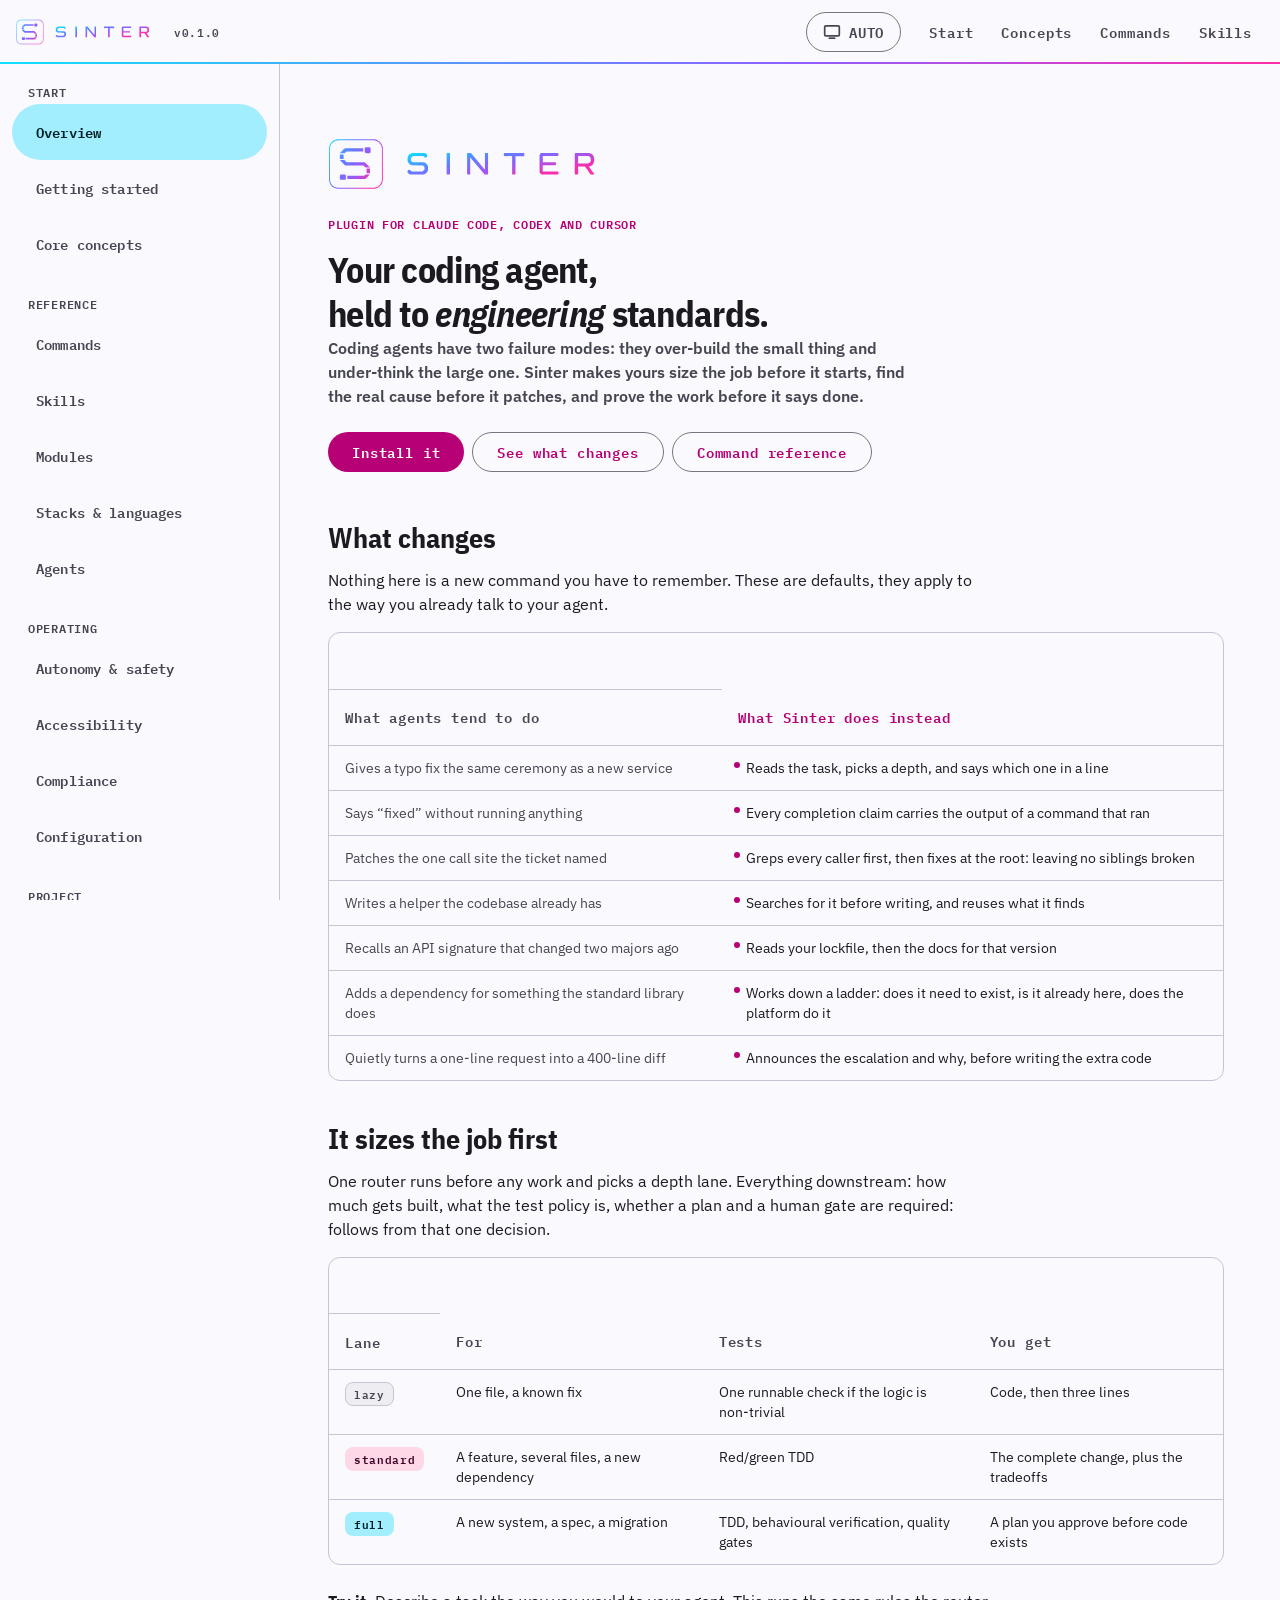
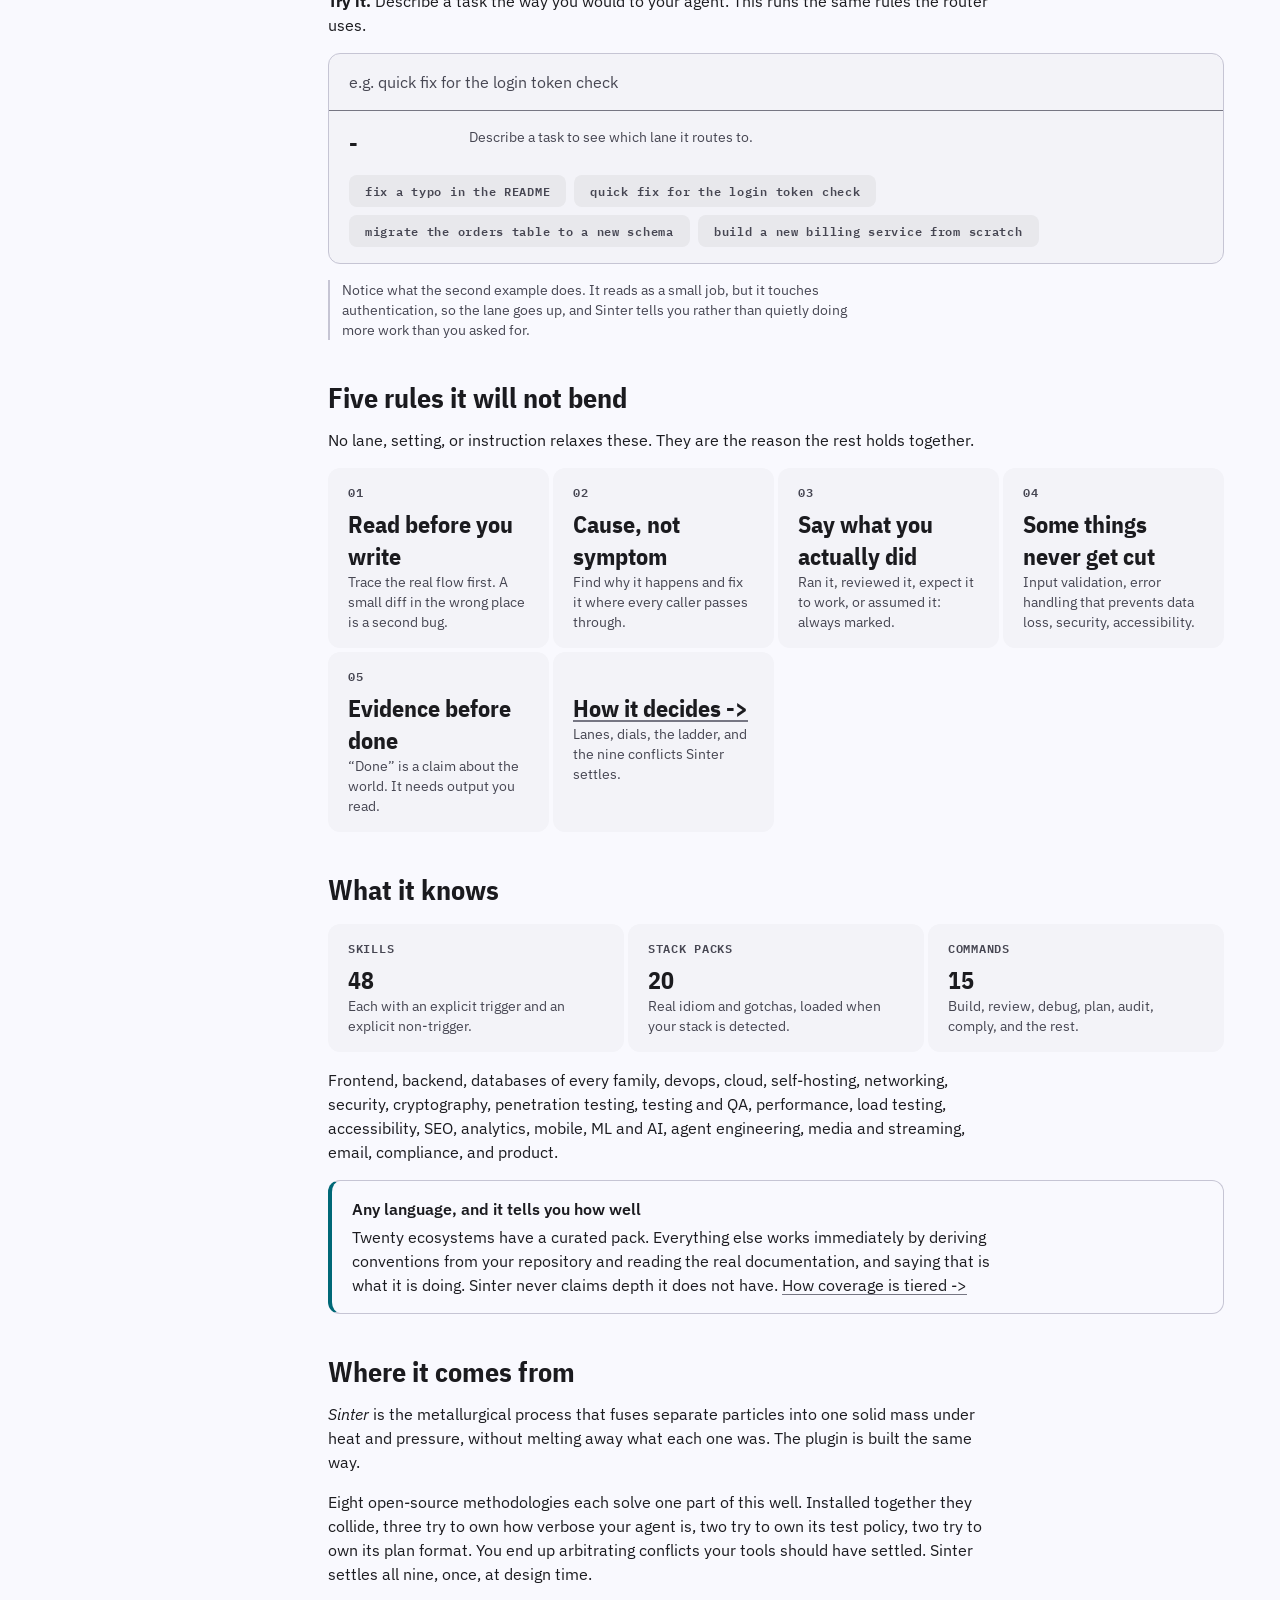
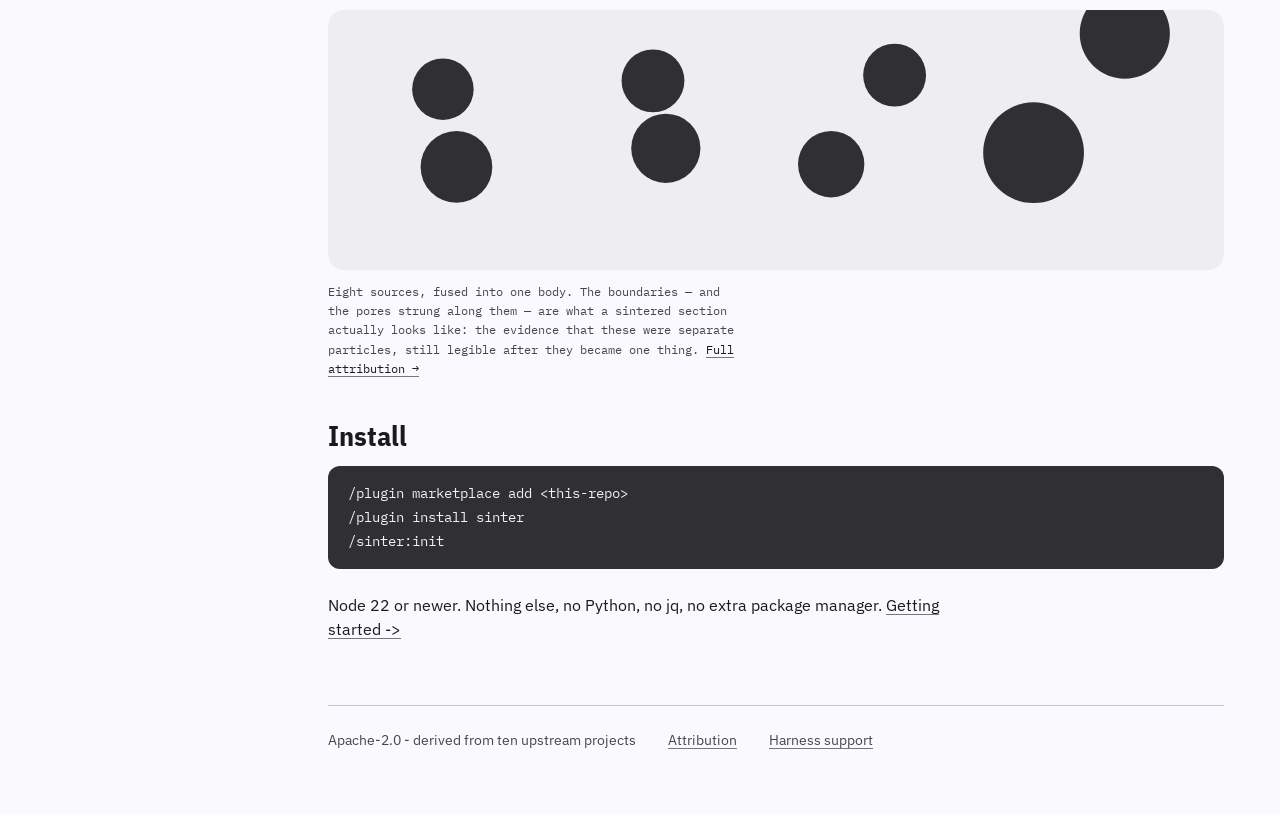
==== commit 081c70d2: "Restructure into plugin/ for directory publishing; add modules system and reader-accessibility profi" ====
--- a/index.html
+++ b/index.html
@@ -33,7 +33,7 @@
 </header>
 <p id="themeStatus" class="visually-hidden" role="status" aria-live="polite"></p>
 <div class="shell">
-  <nav class="rail" id="rail" aria-label="Documentation"><div class="rail__group">Start</div><a href="index.html">Overview</a><a href="start.html">Getting started</a><a href="concepts.html">Core concepts</a><div class="rail__group">Reference</div><a href="commands.html">Commands</a><a href="skills.html">Skills</a><a href="stacks.html">Stacks &amp; languages</a><a href="agents.html">Agents</a><div class="rail__group">Operating</div><a href="autonomy.html">Autonomy &amp; safety</a><a href="compliance.html">Compliance</a><a href="config.html">Configuration</a><div class="rail__group">Project</div><a href="harnesses.html">Harnesses</a><a href="credits.html">Attribution</a></nav>
+  <nav class="rail" id="rail" aria-label="Documentation"><div class="rail__group">Start</div><a href="index.html">Overview</a><a href="start.html">Getting started</a><a href="concepts.html">Core concepts</a><div class="rail__group">Reference</div><a href="commands.html">Commands</a><a href="skills.html">Skills</a><a href="modules.html">Modules</a><a href="stacks.html">Stacks &amp; languages</a><a href="agents.html">Agents</a><div class="rail__group">Operating</div><a href="autonomy.html">Autonomy &amp; safety</a><a href="accessibility.html">Accessibility</a><a href="compliance.html">Compliance</a><a href="config.html">Configuration</a><div class="rail__group">Project</div><a href="harnesses.html">Harnesses</a><a href="credits.html">Attribution</a></nav>
   <main id="content" tabindex="-1">
     <section class="hero">
       <img class="hero__lockup" src="assets/logo-lockup.svg" width="268" height="56"
@@ -179,7 +179,7 @@
     <a href="start.html">Getting started -> </a></p>
 
     <footer class="footer">
-      <span>Apache-2.0 - derived from eight upstream projects</span>
+      <span>Apache-2.0 - derived from ten upstream projects</span>
       <a href="credits.html">Attribution</a>
       <a href="harnesses.html">Harness support</a>
     </footer>
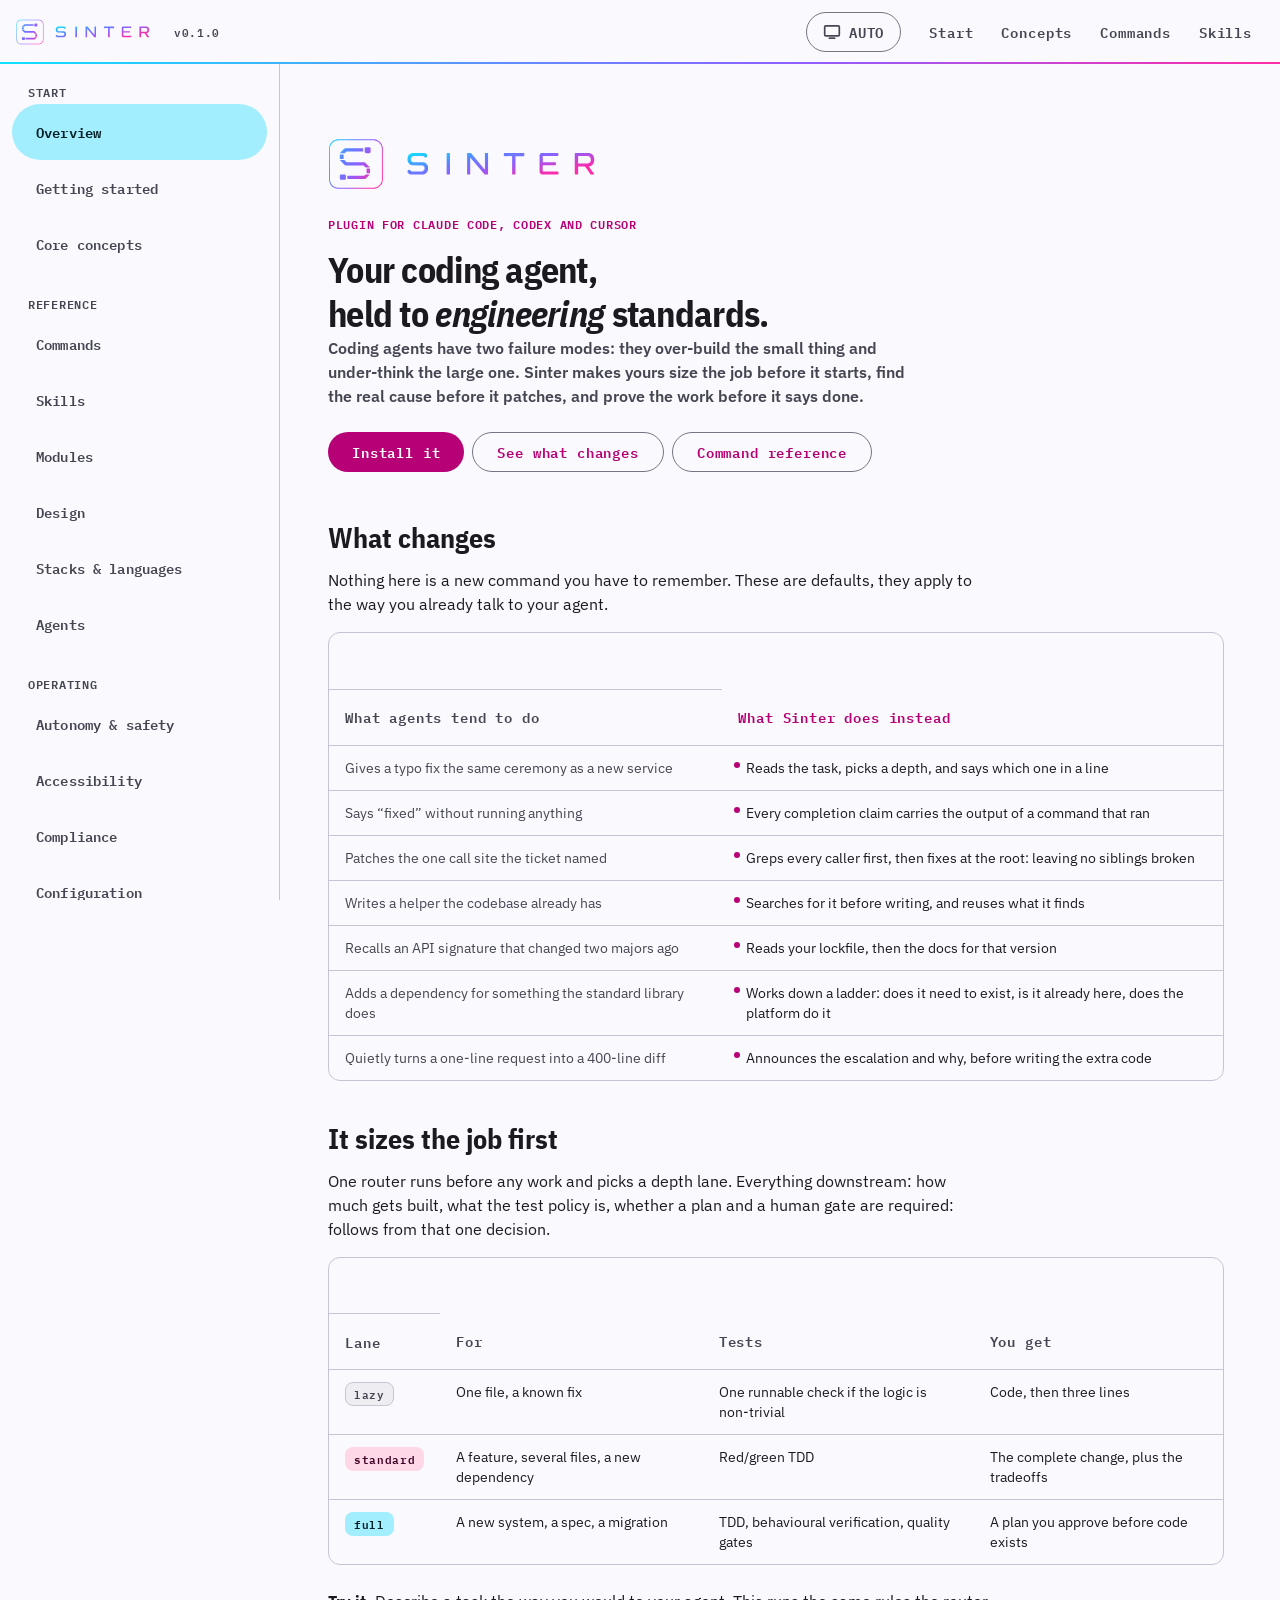
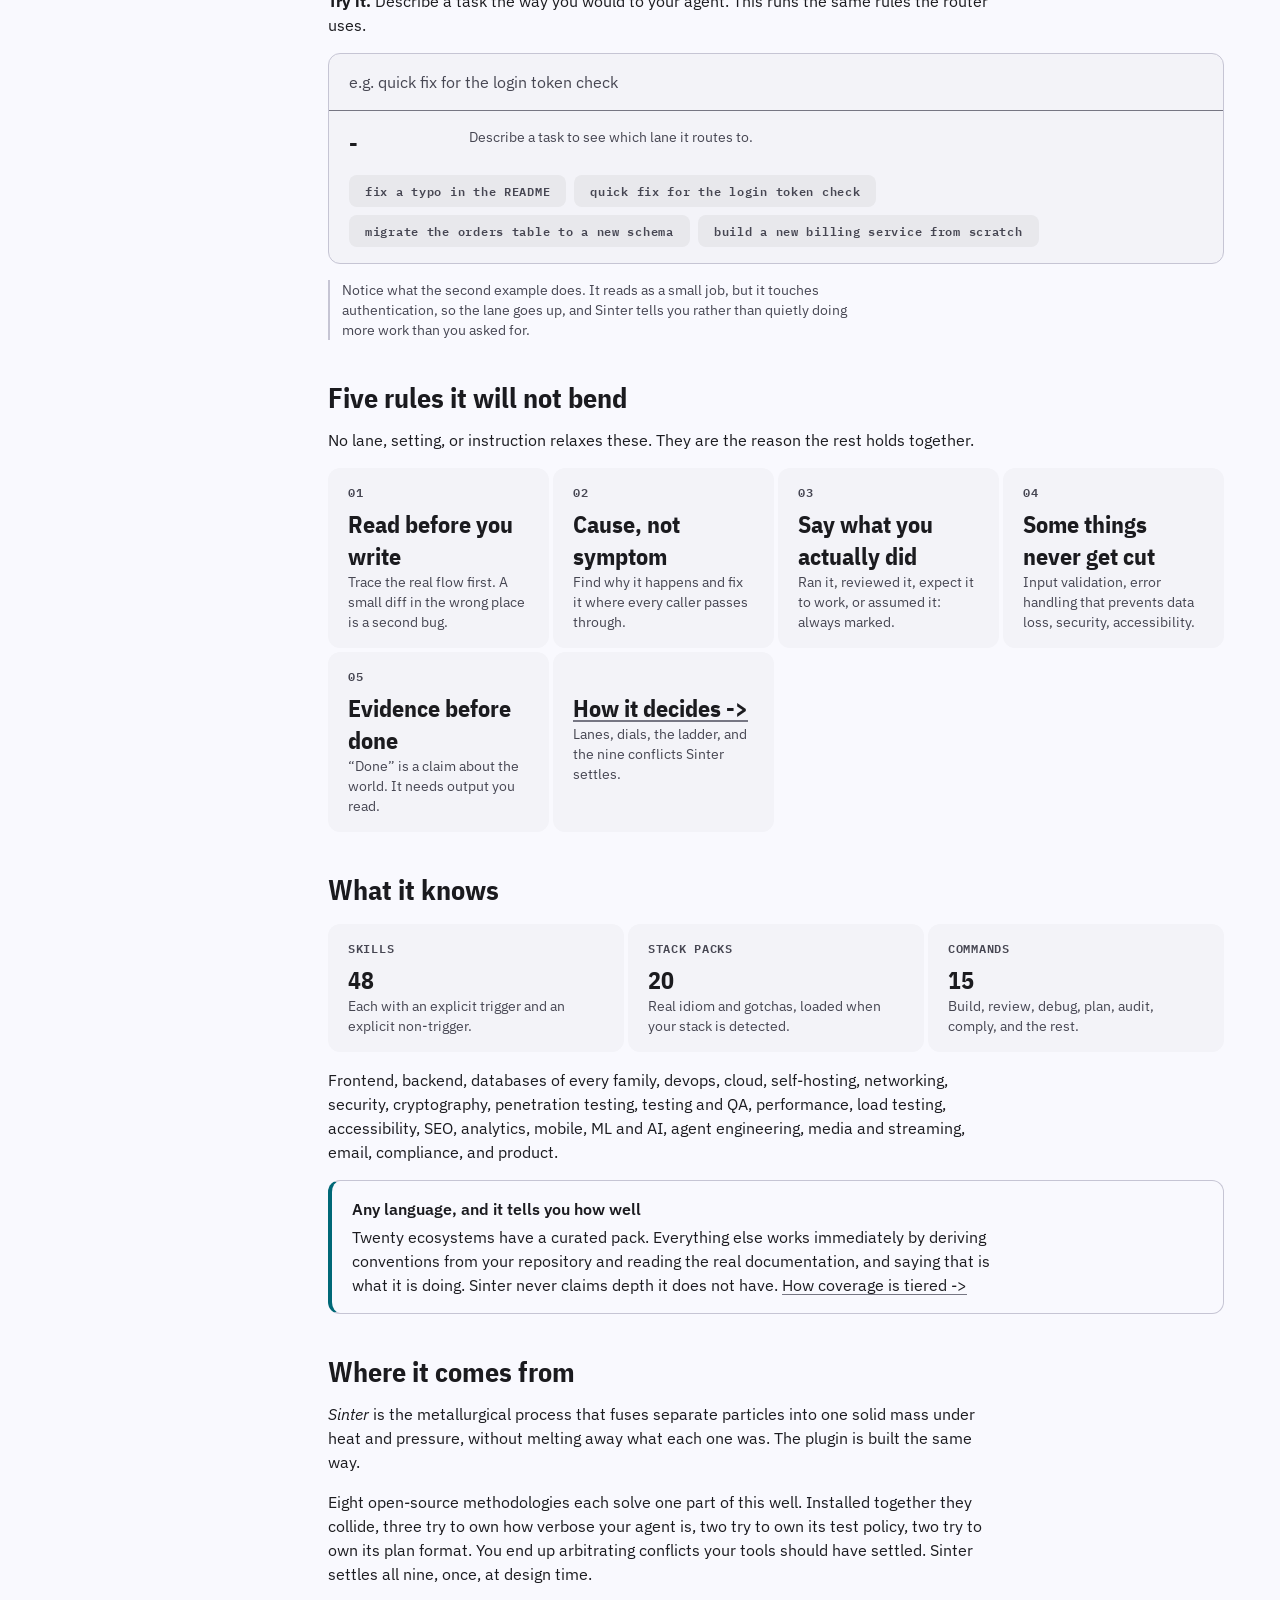
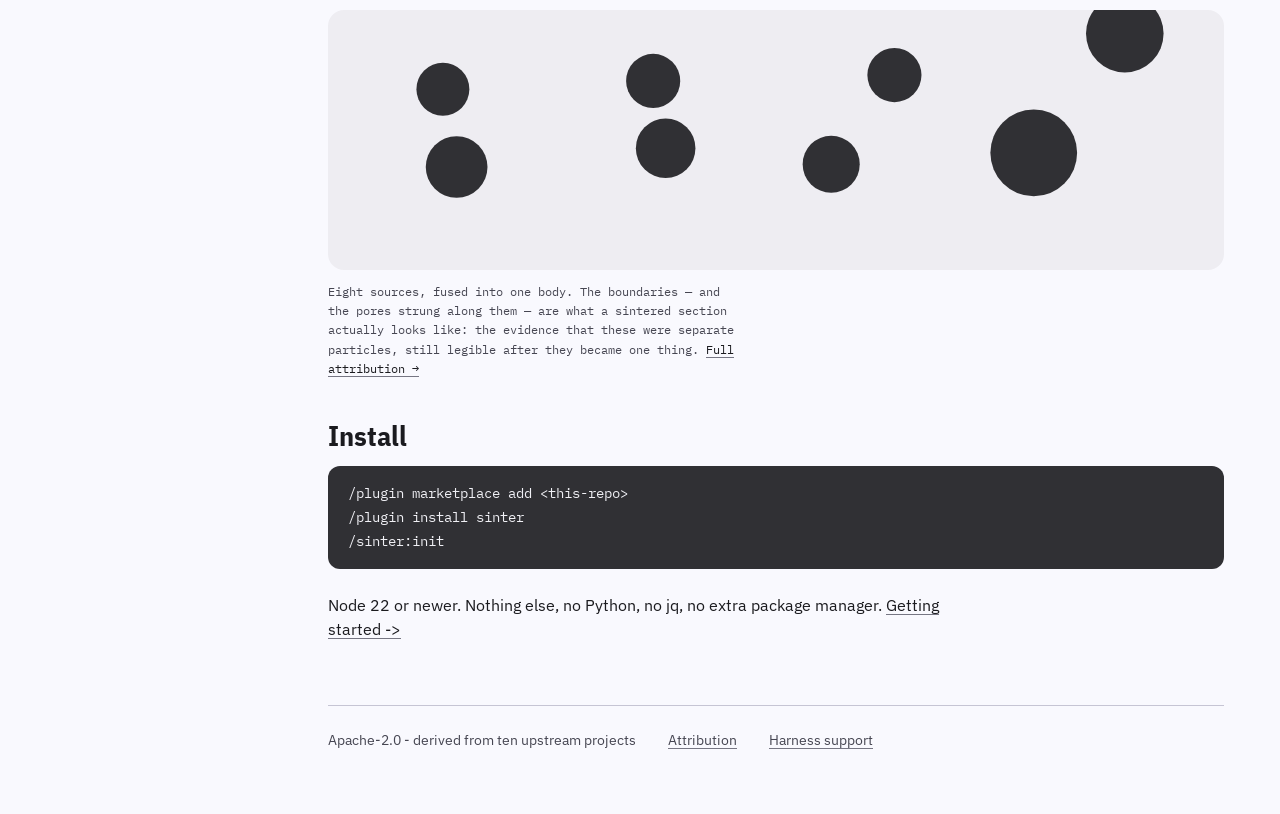
==== commit 47faf5a4: "enhance design skill & add proper ui design concepts" ====
--- a/index.html
+++ b/index.html
@@ -33,7 +33,7 @@
 </header>
 <p id="themeStatus" class="visually-hidden" role="status" aria-live="polite"></p>
 <div class="shell">
-  <nav class="rail" id="rail" aria-label="Documentation"><div class="rail__group">Start</div><a href="index.html">Overview</a><a href="start.html">Getting started</a><a href="concepts.html">Core concepts</a><div class="rail__group">Reference</div><a href="commands.html">Commands</a><a href="skills.html">Skills</a><a href="modules.html">Modules</a><a href="stacks.html">Stacks &amp; languages</a><a href="agents.html">Agents</a><div class="rail__group">Operating</div><a href="autonomy.html">Autonomy &amp; safety</a><a href="accessibility.html">Accessibility</a><a href="compliance.html">Compliance</a><a href="config.html">Configuration</a><div class="rail__group">Project</div><a href="harnesses.html">Harnesses</a><a href="credits.html">Attribution</a></nav>
+  <nav class="rail" id="rail" aria-label="Documentation"><div class="rail__group">Start</div><a href="index.html">Overview</a><a href="start.html">Getting started</a><a href="concepts.html">Core concepts</a><div class="rail__group">Reference</div><a href="commands.html">Commands</a><a href="skills.html">Skills</a><a href="modules.html">Modules</a><a href="design.html">Design</a><a href="stacks.html">Stacks &amp; languages</a><a href="agents.html">Agents</a><div class="rail__group">Operating</div><a href="autonomy.html">Autonomy &amp; safety</a><a href="accessibility.html">Accessibility</a><a href="compliance.html">Compliance</a><a href="config.html">Configuration</a><div class="rail__group">Project</div><a href="harnesses.html">Harnesses</a><a href="credits.html">Attribution</a></nav>
   <main id="content" tabindex="-1">
     <section class="hero">
       <img class="hero__lockup" src="assets/logo-lockup.svg" width="268" height="56"
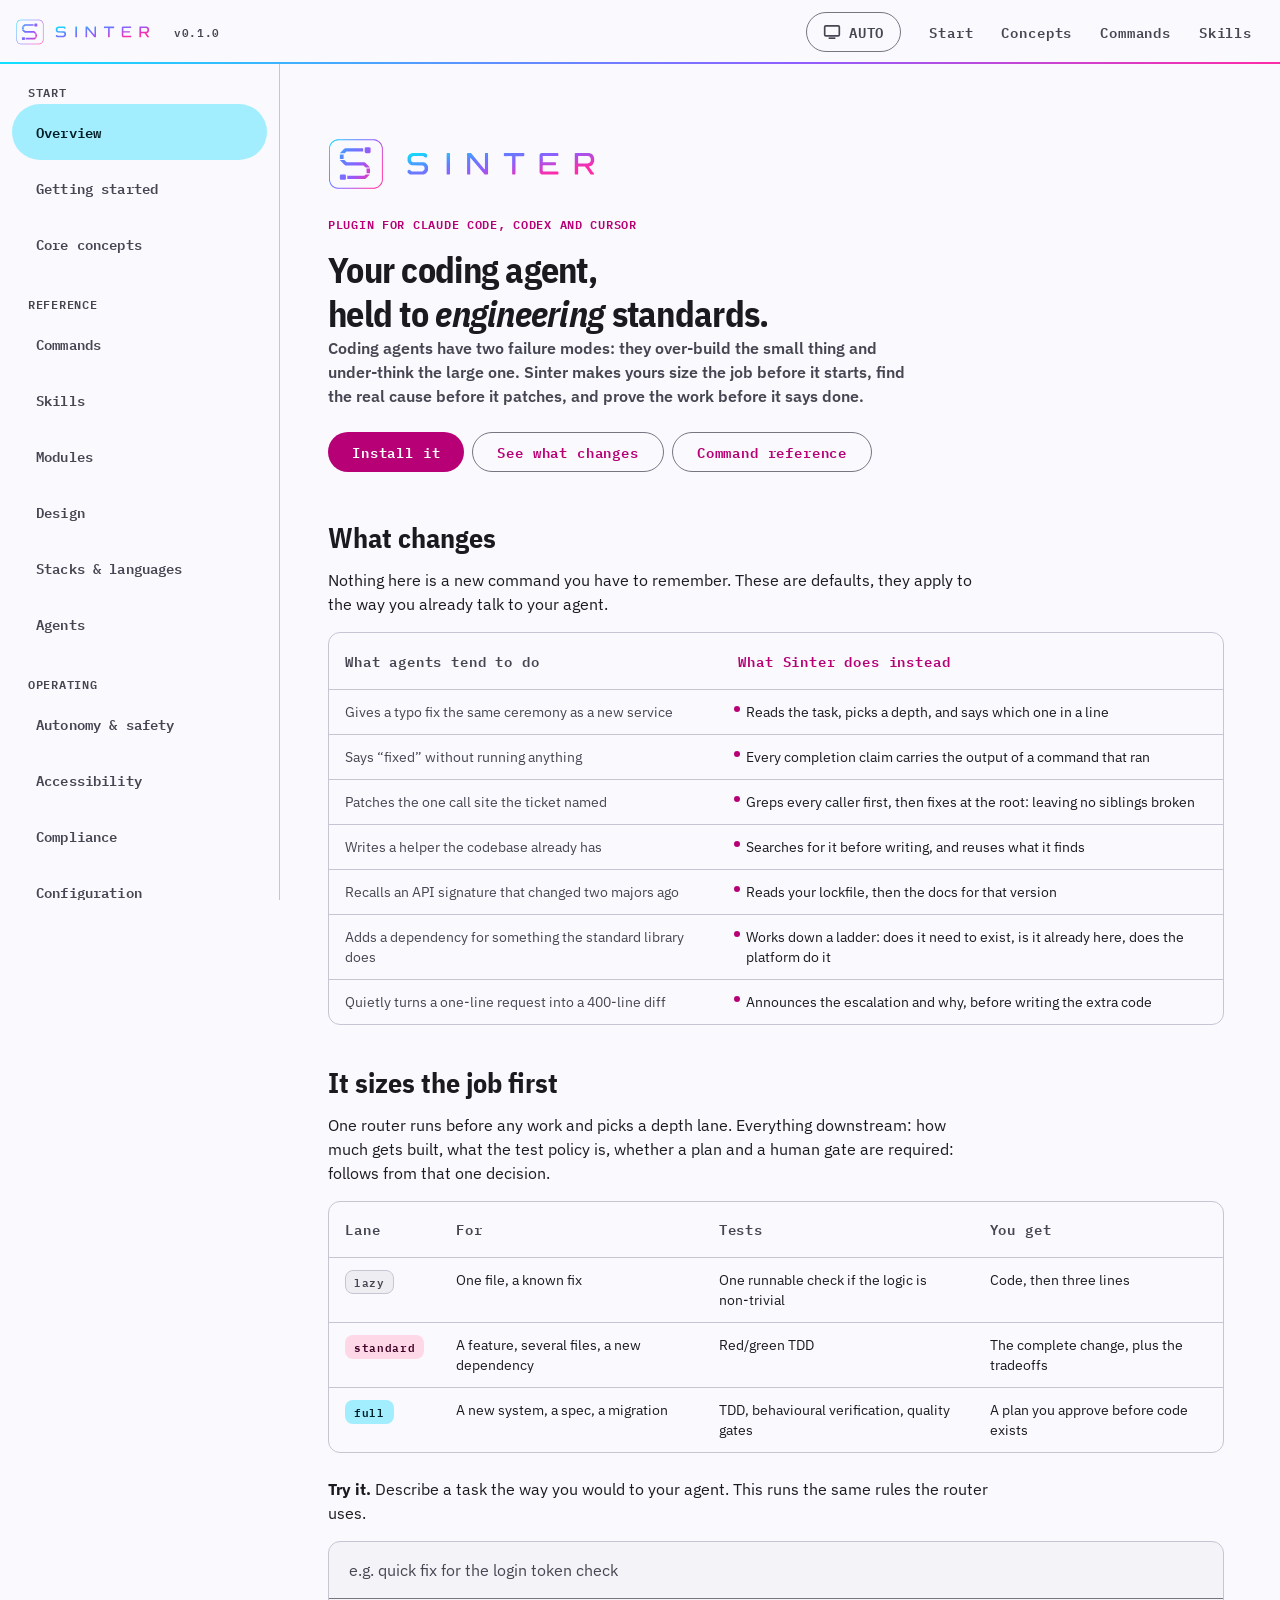
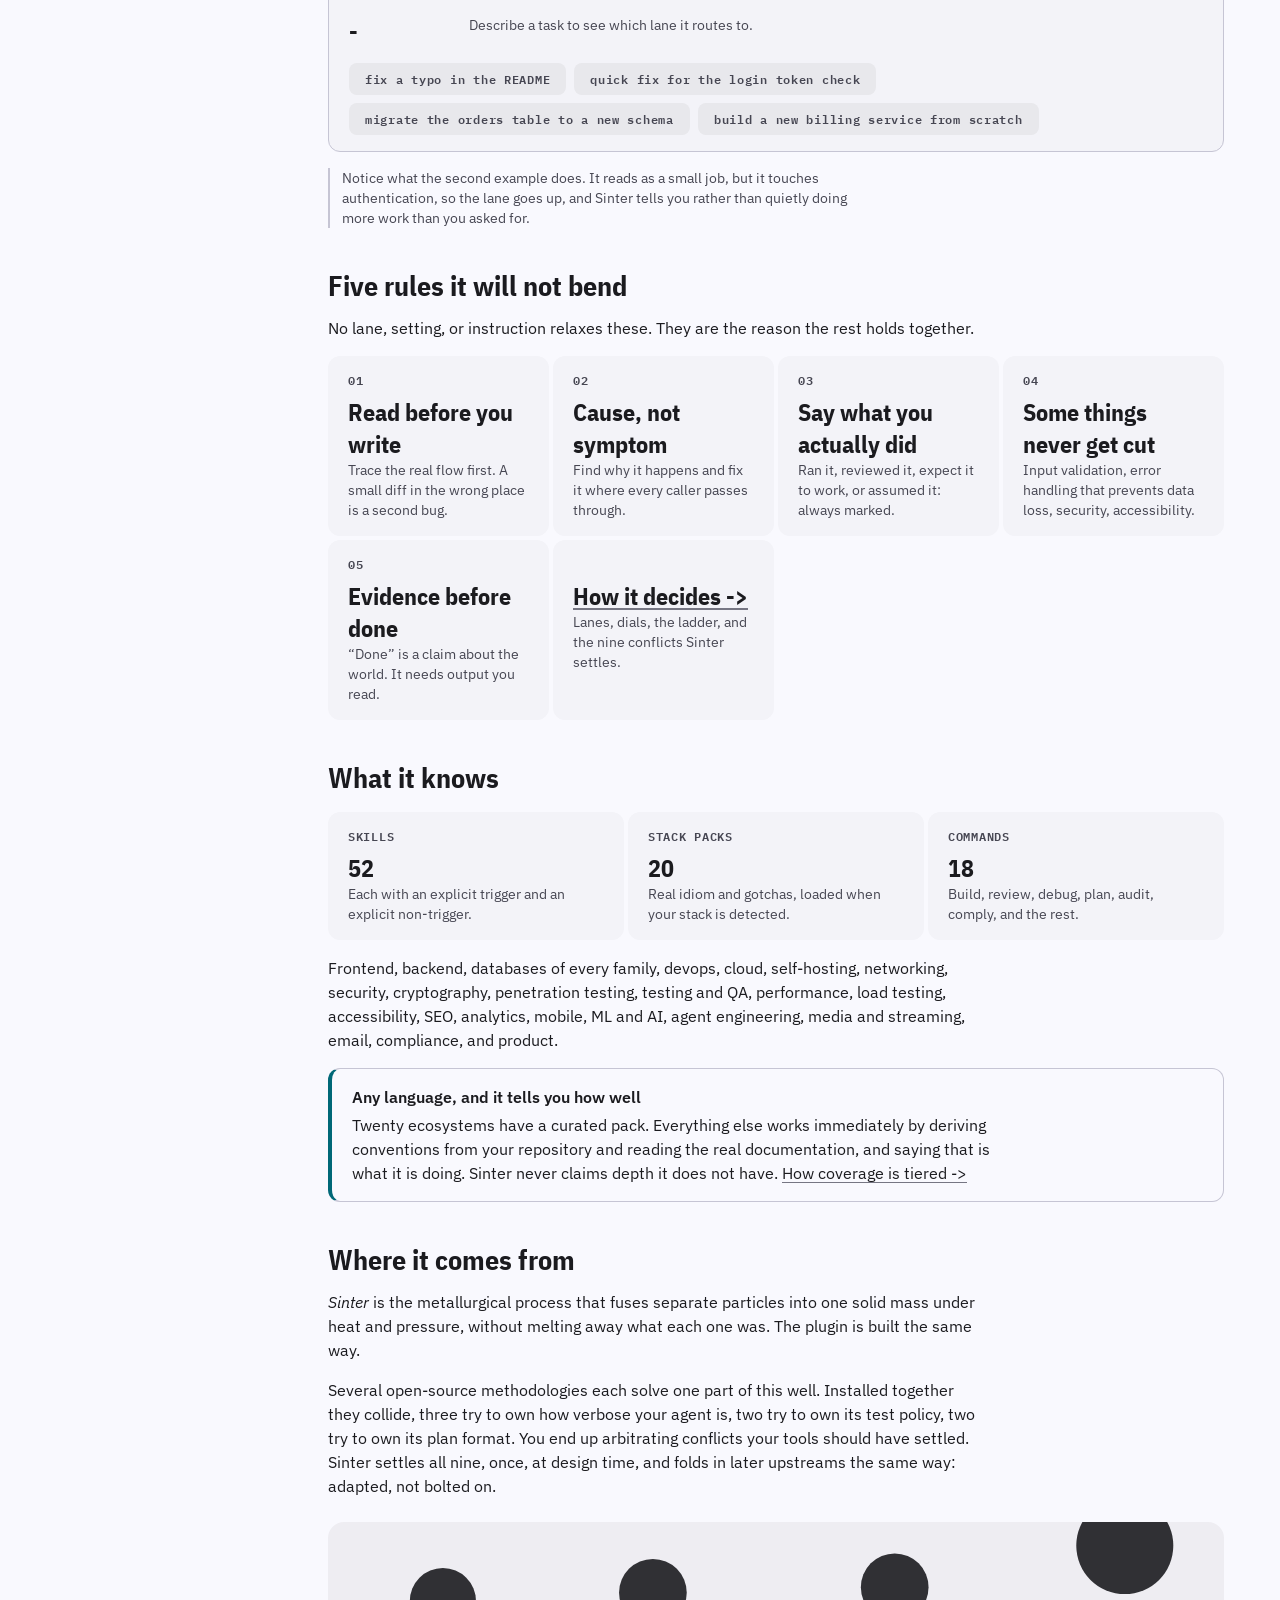
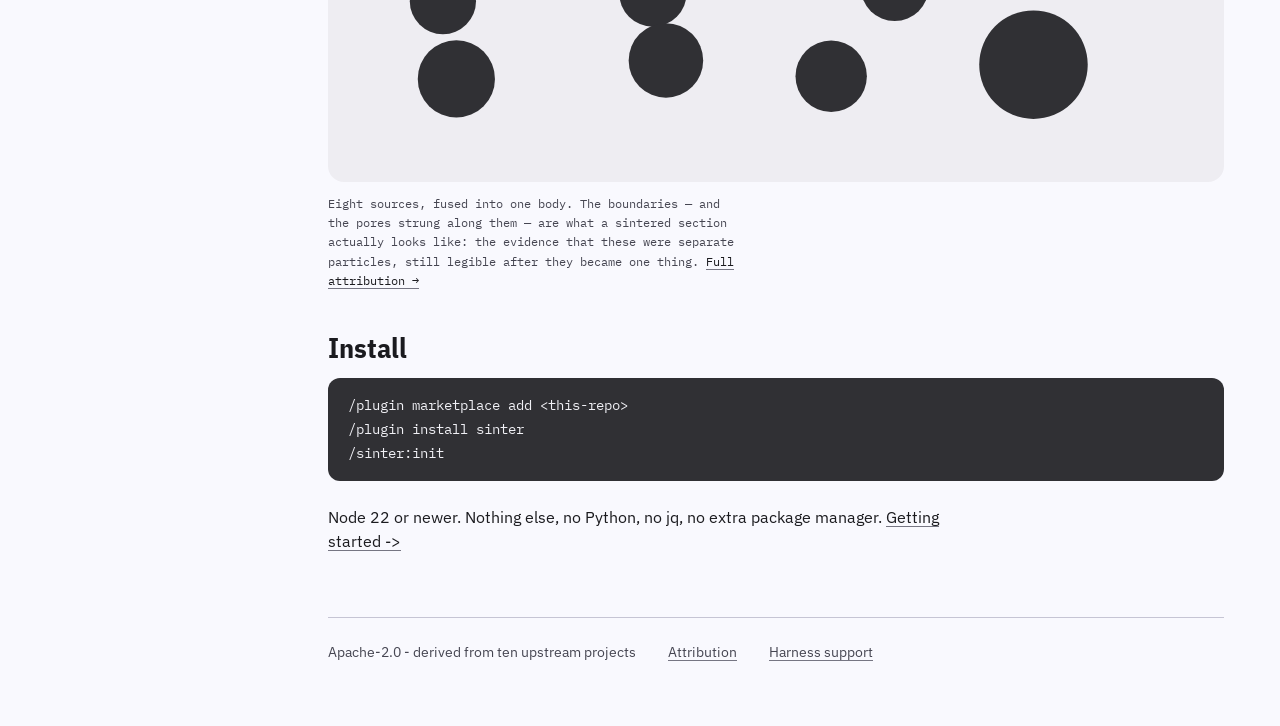
==== commit f2d1ffc1: "clean up docs site" ====
--- a/index.html
+++ b/index.html
@@ -54,7 +54,7 @@
     <p>Nothing here is a new command you have to remember. These are defaults, they apply
     to the way you already talk to your agent.</p>
     <div class="scroller reveal" role="region" tabindex="0" aria-label="Table: What agents tend to do and related columns, scrollable"><table class="reveal ba">
-      <th scope="col"ead><tr><th scope="col">What agents tend to do</th><th scope="col">What Sinter does instead</th></tr></thead>
+      <thead><tr><th scope="col">What agents tend to do</th><th scope="col">What Sinter does instead</th></tr></thead>
       <tbody>
         <tr><td>Gives a typo fix the same ceremony as a new service</td>
             <td>Reads the task, picks a depth, and says which one in a line</td></tr>
@@ -77,7 +77,7 @@
     <p>One router runs before any work and picks a depth lane. Everything downstream: how much gets built, what the test policy is, whether a plan and a human gate are
     required: follows from that one decision.</p>
     <div class="scroller reveal" role="region" tabindex="0" aria-label="Table: Lane and related columns, scrollable"><table class="reveal">
-      <th scope="col"ead><tr><th scope="col">Lane</th><th scope="col">For</th><th scope="col">Tests</th><th scope="col">You get</th></tr></thead>
+      <thead><tr><th scope="col">Lane</th><th scope="col">For</th><th scope="col">Tests</th><th scope="col">You get</th></tr></thead>
       <tbody>
         <tr><td><span class="tag">lazy</span></td><td>One file, a known fix</td>
             <td>One runnable check if the logic is non-trivial</td><td>Code, then three lines</td></tr>
@@ -131,11 +131,11 @@
 
     <h2>What it knows</h2>
     <div class="cells cells--3 reveal">
-      <div class="cell"><span class="cell__k">Skills</span><div class="cell__v">48</div>
+      <div class="cell"><span class="cell__k">Skills</span><div class="cell__v">52</div>
         <p>Each with an explicit trigger and an explicit non-trigger.</p></div>
       <div class="cell"><span class="cell__k">Stack packs</span><div class="cell__v">20</div>
         <p>Real idiom and gotchas, loaded when your stack is detected.</p></div>
-      <div class="cell"><span class="cell__k">Commands</span><div class="cell__v">15</div>
+      <div class="cell"><span class="cell__k">Commands</span><div class="cell__v">18</div>
         <p>Build, review, debug, plan, audit, comply, and the rest.</p></div>
     </div>
     <p>Frontend, backend, databases of every family, devops, cloud, self-hosting, networking,
@@ -154,10 +154,11 @@
     <p><em>Sinter</em> is the metallurgical process that fuses separate particles into one
     solid mass under heat and pressure, without melting away what each one was. The plugin
     is built the same way.</p>
-    <p>Eight open-source methodologies each solve one part of this well. Installed together
+    <p>Several open-source methodologies each solve one part of this well. Installed together
     they collide, three try to own how verbose your agent is, two try to own its test
     policy, two try to own its plan format. You end up arbitrating conflicts your tools
-    should have settled. Sinter settles all nine, once, at design time.</p>
+    should have settled. Sinter settles all nine, once, at design time, and folds in later
+    upstreams the same way: adapted, not bolted on.</p>
     <figure class="hero__stage">
       <canvas id="sinterStage" role="img"
         aria-label="Loose particles grow and fuse into one continuous body. Eight grains remain labelled with the names of the upstream projects, separated by visible grain boundaries."></canvas>
